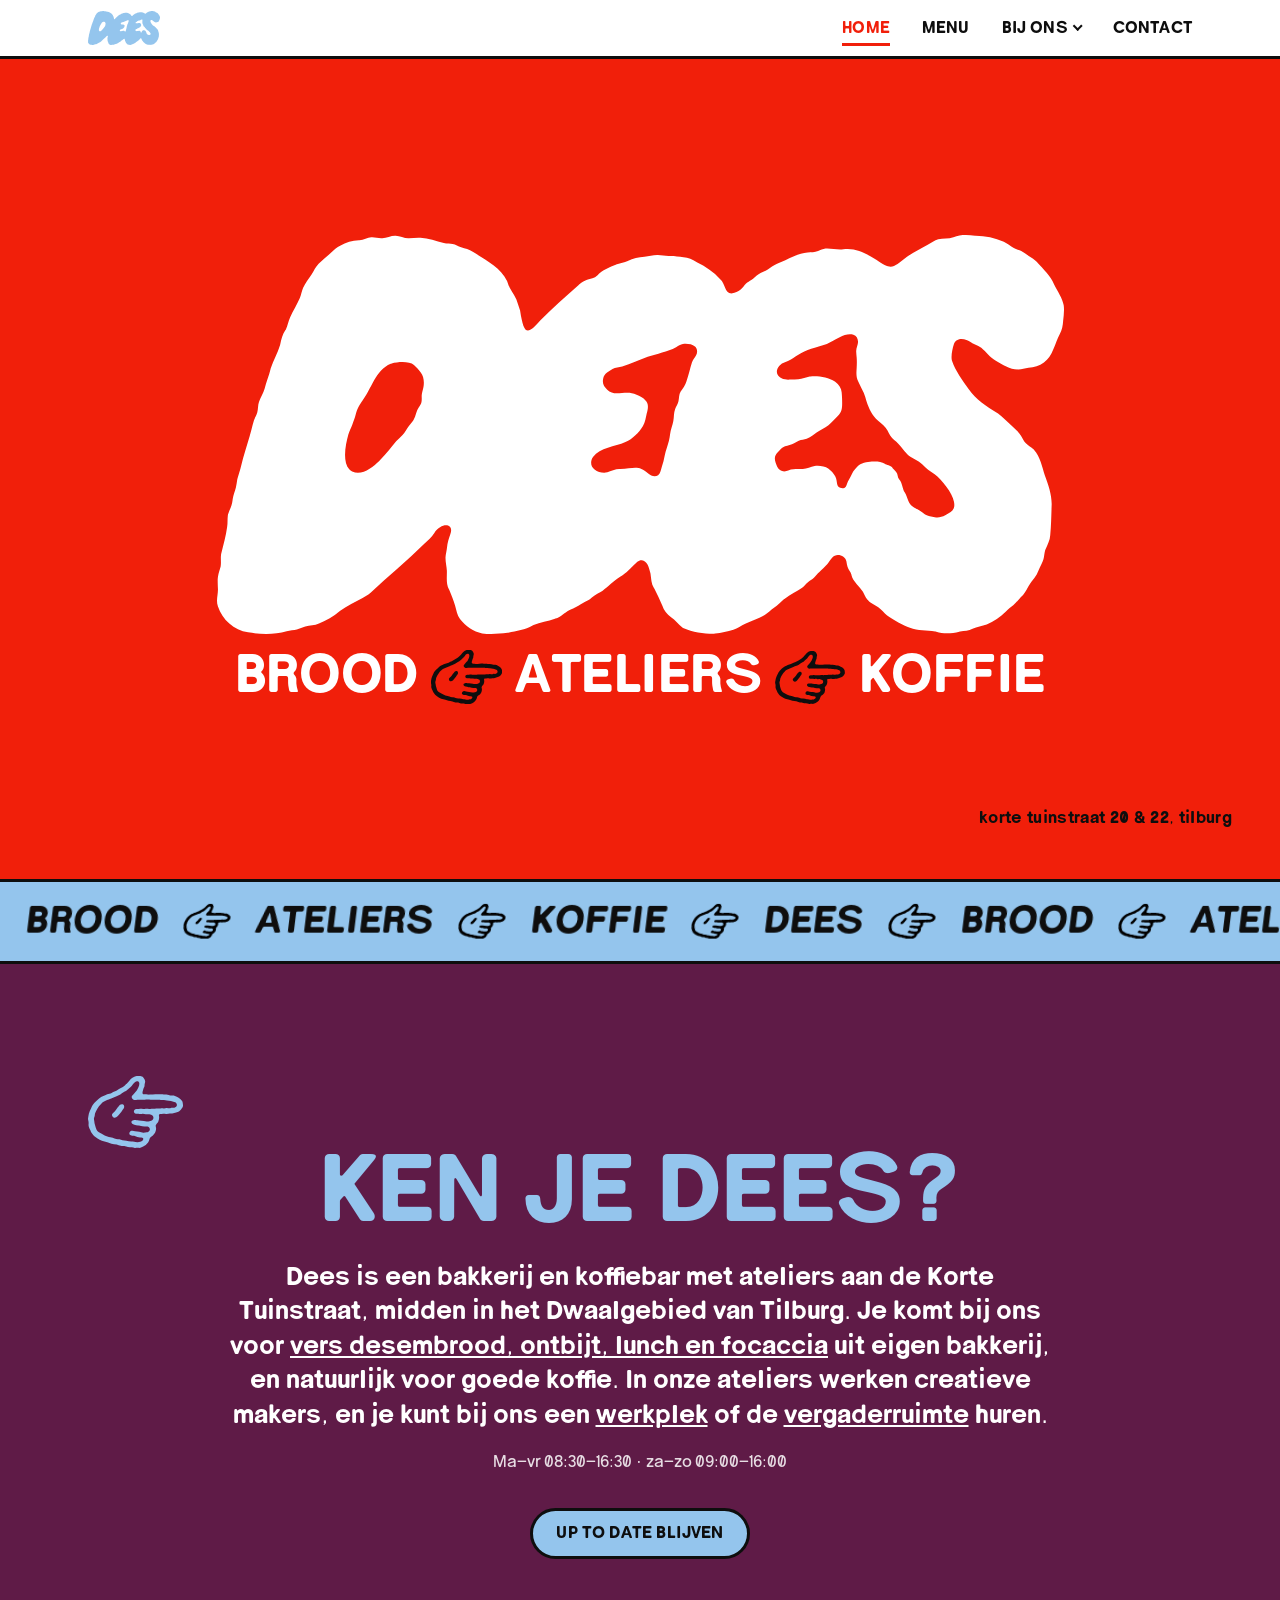
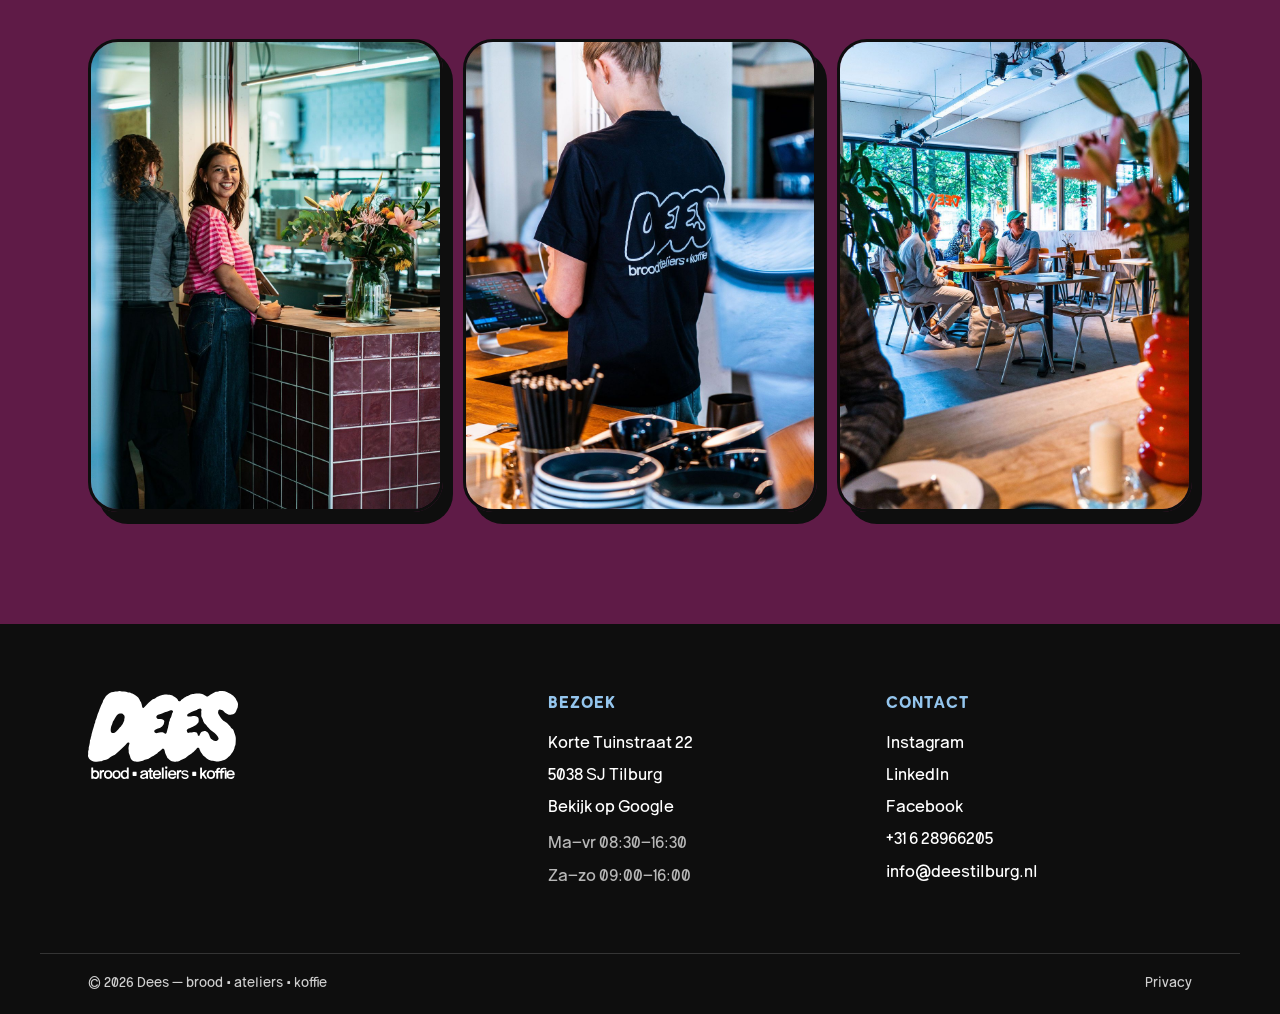
==== index.html @ aa667059 "Nieuwe ateliers-tekst in de hero-pop-up, link naar makers Co-Authored-By: Claude Opus 5.5 <noreply@a" ====
<!DOCTYPE html>
<html lang="nl">
<head>
  <meta charset="UTF-8" />
  <meta name="viewport" content="width=device-width, initial-scale=1.0" />
  <title>Dees Tilburg — bakkerij &amp; koffiebar in het Dwaalgebied</title>
  <meta name="description" content="Dees is een bakkerij en koffiebar met ateliers in het Dwaalgebied van Tilburg. Vers desembrood, ontbijt, lunch, focaccia en goede koffie. Korte Tuinstraat 22." />
  <link rel="canonical" href="https://www.deestilburg.nl/" />
  <meta name="google-site-verification" content="Z3Vc-EPA1uY2RV-YNmgpuy5trDkKrhMokdIELWlhR7E" />
  <link rel="icon" type="image/png" href="assets/img/logo/favicon.png" />
  <link rel="stylesheet" href="css/fonts.css" />
  <link rel="stylesheet" href="css/styles.css" />
  <script src="js/logo-kleur.js"></script>
  <meta property="og:title" content="Dees — brood • ateliers • koffie" />
  <meta property="og:description" content="Een open plek voor vers brood, koffie en creatieve ateliers in Tilburg." />
  <meta property="og:type" content="website" />
  <meta property="og:url" content="https://www.deestilburg.nl/" />
  <meta property="og:image" content="https://www.deestilburg.nl/assets/img/graphic/og-image.png" />
  <meta property="og:image:width" content="1200" />
  <meta property="og:image:height" content="630" />
  <meta name="twitter:card" content="summary_large_image" />
  <meta name="twitter:title" content="Dees — brood • ateliers • koffie" />
  <meta name="twitter:description" content="Een open plek voor vers brood, koffie en creatieve ateliers in Tilburg." />
  <meta name="twitter:image" content="https://www.deestilburg.nl/assets/img/graphic/og-image.png" />
  <script type="application/ld+json">
  {
    "@context": "https://schema.org",
    "@type": ["Bakery", "CafeOrCoffeeShop"],
    "name": "Dees",
    "url": "https://www.deestilburg.nl/",
    "image": "https://www.deestilburg.nl/assets/img/graphic/og-image.png",
    "description": "Dees is een bakkerij en koffiebar met ateliers aan de Korte Tuinstraat, in het Dwaalgebied van Tilburg. Vers desembrood uit eigen bakkerij, ontbijt, lunch, focaccia en koffie, plus bureaus en een vergaderruimte te huur.",
    "logo": "https://www.deestilburg.nl/assets/img/logo/favicon.png",
    "hasMenu": "https://www.deestilburg.nl/menu",
    "servesCuisine": ["Bakkerij", "Koffie", "Ontbijt", "Lunch"],
    "address": {
      "@type": "PostalAddress",
      "streetAddress": "Korte Tuinstraat 22",
      "postalCode": "5038 SJ",
      "addressLocality": "Tilburg",
      "addressCountry": "NL"
    },
    "telephone": "+31628966205",
    "openingHoursSpecification": [
      {
        "@type": "OpeningHoursSpecification",
        "dayOfWeek": ["Monday", "Tuesday", "Wednesday", "Thursday", "Friday"],
        "opens": "08:30",
        "closes": "16:30"
      },
      {
        "@type": "OpeningHoursSpecification",
        "dayOfWeek": ["Saturday", "Sunday"],
        "opens": "09:00",
        "closes": "16:00"
      }
    ],
    "sameAs": ["https://www.instagram.com/deestilburg", "https://share.google/hM1Qlh8XC3pnGNWWY", "https://www.linkedin.com/company/129854213", "https://www.facebook.com/profile.php?id=61591080532676"]
  }
  </script>
</head>
<body>

  <!-- NAV -->
  <header class="nav" id="top">
    <div class="container nav__inner">
      <a href="/" class="nav__logo" aria-label="Dees — home">
        <span class="nav__logo-mark" aria-hidden="true"></span>
      </a>
      <nav class="nav__links" aria-label="Hoofdmenu">
        <a href="/" aria-current="page">Home</a>
        <a href="menu">Menu</a>
        <div class="nav__group">
          <button type="button" class="nav__group-toggle" aria-expanded="false" aria-controls="nav-bij-ons">Bij ons</button>
          <div class="nav__dropdown" id="nav-bij-ons">
            <a href="ateliers">Ateliers</a>
            <a href="werkplekken">Werkplekken</a>
            <a href="vergaderen">Vergaderen</a>
            <a href="team">Team</a>
          </div>
        </div>
        <a href="contact">Contact</a>
      </nav>
      <button class="nav__toggle" aria-label="Menu openen" aria-expanded="false" aria-controls="mobile-menu">
        <span></span><span></span><span></span>
      </button>
    </div>
  </header>

  <!-- MOBILE MENU -->
  <div class="menu" id="mobile-menu" data-open="false">
    <nav aria-label="Mobiel menu">
      <ul>
        <li><a href="/"><img class="point" src="assets/img/hands/h-right.svg" alt="" aria-hidden="true">Home</a></li>
        <li><a href="menu"><img class="point" src="assets/img/hands/h-right.svg" alt="" aria-hidden="true">Menu</a></li>
        <li class="menu__group-label" aria-hidden="true">Bij ons</li>
        <li class="menu__sub"><a href="ateliers"><img class="point" src="assets/img/hands/h-right.svg" alt="" aria-hidden="true">Ateliers</a></li>
        <li class="menu__sub"><a href="werkplekken"><img class="point" src="assets/img/hands/h-right.svg" alt="" aria-hidden="true">Werkplekken</a></li>
        <li class="menu__sub"><a href="vergaderen"><img class="point" src="assets/img/hands/h-right.svg" alt="" aria-hidden="true">Vergaderen</a></li>
        <li class="menu__sub"><a href="team"><img class="point" src="assets/img/hands/h-right.svg" alt="" aria-hidden="true">Team</a></li>
        <li><a href="contact"><img class="point" src="assets/img/hands/h-right.svg" alt="" aria-hidden="true">Contact</a></li>
      </ul>
    </nav>
    <p class="menu__foot payoff">brood<span class="dot"></span>ateliers<span class="dot"></span>koffie</p>
  </div>

  <main>

    <!-- HERO -->
    <div class="home-fold">
      <section class="hero">
        <div class="container hero__inner">
          <div class="hero__lockup">
            <span class="hero__logo" role="img" aria-label="Dees"></span>
            <h1 class="display hero__brood"><button type="button" class="hero__woord" aria-expanded="false" aria-controls="pop-brood">Brood</button><span class="hand-inline hand-point-left hero__hand-icon" aria-hidden="true"></span><button type="button" class="hero__woord" aria-expanded="false" aria-controls="pop-ateliers">Ateliers</button><span class="hand-inline hero__hand-icon" aria-hidden="true"></span><button type="button" class="hero__woord" aria-expanded="false" aria-controls="pop-koffie">Koffie</button></h1>
          </div>

          <!-- Pop-ups bij Brood / Ateliers / Koffie (buiten de h1, zodat de hoofdkop voor
               Google kort blijft). Gepositioneerd door js/main.js. -->
          <div class="hero__pop hero__pop--brood" id="pop-brood">
            <img src="assets/img/photo/Horeca/brood-desem.jpg" alt="Vers gebakken desembroden op een bakplaat bij Dees." loading="lazy" />
            <div class="hero__pop-body">
              <p class="hero__pop-kicker">Brood</p>
              <p>We bakken ons eigen zuurdesembrood, elke dag vers. Kom je een keer proeven?</p>
              <a href="menu" class="hero__pop-link">Bekijk het menu</a>
            </div>
          </div>
          <div class="hero__pop hero__pop--ateliers" id="pop-ateliers">
            <img src="assets/img/photo/Ateliers/atelier-werkplek.jpg" alt="Iemand aan het werk in een atelier bij Dees, achter een open blauwe deur." loading="lazy" />
            <div class="hero__pop-body">
              <p class="hero__pop-kicker">Ateliers</p>
              <p>Neem een kijkje bij een van de makers in de ateliers bij Dees!</p>
              <a href="ateliers#makers" class="hero__pop-link">Klik hier om iedereen te leren kennen</a>
            </div>
          </div>
          <div class="hero__pop hero__pop--koffie" id="pop-koffie">
            <img src="assets/img/photo/Horeca/koffie-espresso.jpg" alt="Espresso loopt uit de koffiemachine in een blauw kopje." loading="lazy" />
            <div class="hero__pop-body">
              <p class="hero__pop-kicker">Koffie</p>
              <p>Pssst... Wist je al dat we bonen van Sprout gebruiken? Top koffie gewoon om de hoek uit Eindhoven!</p>
              <a href="contact" class="hero__pop-link">Kom langs</a>
            </div>
          </div>
        </div>
        <p class="hero__addr-corner payoff">Korte Tuinstraat 20 &amp; 22, Tilburg</p>
        <svg class="hero__scroll-hint" width="28" height="16" viewBox="0 0 28 16" fill="none" aria-hidden="true">
          <path d="M2 2L14 14L26 2" stroke="currentColor" stroke-width="3" stroke-linecap="round" stroke-linejoin="round"/>
        </svg>
      </section>

      <!-- MARQUEE -->
      <div class="marquee marquee--blue" aria-hidden="true">
        <div class="marquee__track">
          <span>Brood<img src="assets/img/hands/h-right.svg" alt="">Ateliers<img src="assets/img/hands/h-right.svg" alt="">Koffie<img src="assets/img/hands/h-right.svg" alt="">Dees<img src="assets/img/hands/h-right.svg" alt=""></span>
          <span>Brood<img src="assets/img/hands/h-right.svg" alt="">Ateliers<img src="assets/img/hands/h-right.svg" alt="">Koffie<img src="assets/img/hands/h-right.svg" alt="">Dees<img src="assets/img/hands/h-right.svg" alt=""></span>
        </div>
      </div>
    </div>

    <!-- KEN JE DEES -->
    <section class="section bg-purple" id="kenjedees">
      <div class="container" style="text-align:center">
        <h2 style="font-size:var(--fs-h1)"><img class="hand-inline hand-point-text" src="assets/img/hands/h-right-blue.svg" alt="" style="height:.75em;margin-right:.3em">KEN JE DEES?</h2>
        <p class="lead" style="max-width:52ch;margin:1.5rem auto 0;color:var(--paper)">Dees is een bakkerij en koffiebar met ateliers aan de Korte Tuinstraat, midden in het Dwaalgebied van Tilburg. Je komt bij ons voor <a href="menu" style="text-decoration:underline">vers desembrood, ontbijt, lunch en focaccia</a> uit eigen bakkerij, en natuurlijk voor goede koffie. In onze ateliers werken creatieve makers, en je kunt bij ons een <a href="werkplekken" style="text-decoration:underline">werkplek</a> of de <a href="vergaderen" style="text-decoration:underline">vergaderruimte</a> huren.</p>
        <p style="margin-top:1rem;color:var(--paper);opacity:.85">Ma–vr 08:30–16:30 · za–zo 09:00–16:00</p>
        <div class="hero__cta" style="justify-content:center;margin-top:2rem">
          <a href="https://www.instagram.com/deestilburg" target="_blank" rel="noopener" class="btn btn--blue">Up to date blijven</a>
        </div>
      </div>
      <div class="container" style="margin-top:clamp(3rem,7vw,5rem)">
        <div class="photo-row">
          <img src="assets/img/photo/Horeca/DEESopening-43.jpg" alt="Lachende gast aan de balie van Dees." loading="lazy" />
          <img src="assets/img/photo/Horeca/DEESopening-13.jpg" alt="Team van Dees achter de kassa met het Dees-logo op de rug." loading="lazy" />
          <img src="assets/img/photo/Horeca/DEESopening-30.jpg" alt="Gasten aan tafel in het interieur van Dees." loading="lazy" />
        </div>
      </div>
    </section>

  </main>

  <!-- FOOTER -->
  <footer class="footer">
    <div class="container footer__grid">
      <div class="footer__logo">
        <img src="assets/img/logo/dees-lockup-white.svg" alt="Dees — brood • ateliers • koffie" />
      </div>
      <div>
        <h4>Bezoek</h4>
        <ul class="footer__links">
          <li>Korte Tuinstraat 22</li>
          <li>5038 SJ Tilburg</li>
          <li><a href="https://share.google/hM1Qlh8XC3pnGNWWY" target="_blank" rel="noopener">Bekijk op Google</a></li>
          <li style="opacity:.7;margin-top:.6rem">Ma–vr 08:30–16:30</li>
          <li style="opacity:.7">Za–zo 09:00–16:00</li>
        </ul>
      </div>
      <div>
        <h4>Contact</h4>
        <ul class="footer__links">
          <li><a href="https://www.instagram.com/deestilburg" target="_blank" rel="noopener">Instagram</a></li>
          <li><a href="https://www.linkedin.com/company/129854213" target="_blank" rel="noopener">LinkedIn</a></li>
          <li><a href="https://www.facebook.com/profile.php?id=61591080532676" target="_blank" rel="noopener">Facebook</a></li>
          <li><a href="tel:+31628966205">+31 6 28966205</a></li>
          <li><a href="mailto:info@deestilburg.nl">info@deestilburg.nl</a></li>
        </ul>
      </div>
    </div>
    <div class="container footer__bar">
      <span>© <span id="jaar">2026</span> Dees — brood • ateliers • koffie</span>
      <a href="privacy">Privacy</a>
    </div>
  </footer>

  <script>window.va = window.va || function () { (window.vaq = window.vaq || []).push(arguments); };</script>
  <script defer src="/_vercel/insights/script.js"></script>
  <script src="js/main.js"></script>
</body>
</html>
---- css/fonts.css ----
@font-face {
  font-family: 'Serial B Neue';
  font-style: normal;
  font-weight: 400;
  font-display: swap;
  src: url(../assets/fonts/SerialBNeue-Regular.woff2) format('woff2'),
       url(../assets/fonts/SerialBNeue-Regular.woff) format('woff');
}
@font-face {
  font-family: 'Serial B Neue';
  font-style: normal;
  font-weight: 800;
  font-display: swap;
  src: url(../assets/fonts/SerialBNeue-Heavy.woff2) format('woff2'),
       url(../assets/fonts/SerialBNeue-Heavy.woff) format('woff');
}
---- css/styles.css ----
/* =====================================================================
   DEES — brood • ateliers • koffie
   Design system (v1) — gebaseerd op het brandbook (DETLET, v2)
   Font: Serial B Neue (regular voor body, heavy voor koppen)
   Kleuren gesampeld uit het brandbook: blauw #94C5ED, rood #F11F0A,
   paars #5F1B47, zwart, wit.
   ===================================================================== */

/* ---------- Tokens ---------- */
:root {
  /* Merkkleuren */
  --blue:   #94C5ED;
  --red:    #F11F0A;
  --purple: #5F1B47;
  --ink:    #0E0E0E;
  --paper:  #FFFFFF;

  /* Afgeleide tinten */
  --blue-deep: #6FA8DC;
  --paper-warm: #FBF8F2;
  --ink-soft: #1c1c1c;

  /* Type */
  --font-display: "Serial B Neue", system-ui, sans-serif;
  --font-body: "Serial B Neue", system-ui, -apple-system, Segoe UI, Roboto, sans-serif;

  /* Ritme */
  --maxw: 1200px;
  --gutter: clamp(1.25rem, 4vw, 3rem);
  --section-y: clamp(3.5rem, 9vw, 7rem);
  --radius: 18px;
  --radius-lg: 30px;

  /* Fluid display sizes */
  --fs-hero: clamp(3.2rem, 15vw, 11rem);
  --fs-h1:   clamp(2.5rem, 8vw, 6rem);
  --fs-h2:   clamp(2rem, 5.5vw, 3.75rem);
  --fs-h3:   clamp(1.4rem, 3vw, 2.1rem);
  --fs-lead: clamp(1.15rem, 2.2vw, 1.6rem);
  --fs-body: clamp(1rem, 1.3vw, 1.15rem);

  --ease: cubic-bezier(.22,.61,.36,1);
}

/* ---------- Reset-ish ---------- */
*, *::before, *::after { box-sizing: border-box; }
html { -webkit-text-size-adjust: 100%; scroll-behavior: smooth; }
@media (prefers-reduced-motion: reduce) { html { scroll-behavior: auto; } }
body {
  margin: 0;
  font-family: var(--font-body);
  font-size: var(--fs-body);
  line-height: 1.6;
  color: var(--ink);
  background: var(--paper);
  -webkit-font-smoothing: antialiased;
  text-rendering: optimizeLegibility;
  overflow-x: hidden;
}
img { max-width: 100%; display: block; }
a { color: inherit; text-decoration: none; }
button { font-family: inherit; cursor: pointer; }
ul { margin: 0; padding: 0; list-style: none; }

/* ---------- Display type ---------- */
.display, h1, h2, h3 {
  font-family: var(--font-display);
  font-weight: 800;
  line-height: 0.92;
  letter-spacing: -0.01em;
  margin: 0;
  text-transform: uppercase;
}
h3 { font-weight: 700; }
.lead { font-size: var(--fs-lead); line-height: 1.35; font-weight: 600; }
p { margin: 0 0 1em; }
.tekst-blok p { max-width: 60ch; }

/* Slanted, energetic display (Serial-A gevoel) */
.skew { display: inline-block; transform: skewX(-7deg); }

/* Kicker / label */
.kicker {
  font-family: var(--font-body);
  font-weight: 800;
  text-transform: uppercase;
  letter-spacing: 0.14em;
  font-size: .82rem;
  display: inline-flex;
  align-items: center;
  gap: .5em;
}

/* ---------- Layout helpers ---------- */
.container { width: 100%; max-width: var(--maxw); margin-inline: auto; padding-inline: var(--gutter); }
.section { padding-block: var(--section-y); }
.stack > * + * { margin-top: 1rem; }

/* ---------- Payoff / tagline dots ---------- */
.payoff {
  font-family: var(--font-body);
  font-weight: 800;
  text-transform: lowercase;
  letter-spacing: .01em;
  display: inline-flex; flex-wrap: wrap;
  gap: .5em; align-items: center;
}
.payoff .dot { width: .32em; height: .32em; border-radius: 50%; background: currentColor; display: inline-block; }

/* ---------- Buttons ---------- */
.btn {
  --btn-bg: var(--ink);
  --btn-fg: var(--paper);
  display: inline-flex; align-items: center; gap: .6em;
  background: var(--btn-bg); color: var(--btn-fg);
  font-family: var(--font-display); font-weight: 700; text-transform: uppercase;
  letter-spacing: .01em; font-size: 1.05rem; line-height: 1;
  padding: .85em 1.4em; border: 3px solid var(--ink); border-radius: 100px;
  transition: transform .18s var(--ease), background .18s, color .18s;
}
.btn:hover { transform: translateY(-3px) rotate(-1.5deg); }
.btn:active { transform: translateY(0); }
.btn--blue { --btn-bg: var(--blue); --btn-fg: var(--ink); }
.btn--red { --btn-bg: var(--red); --btn-fg: var(--paper); }
.btn--ghost { --btn-bg: transparent; --btn-fg: var(--ink); }
.btn:focus-visible { outline: 3px solid var(--red); outline-offset: 3px; }

/* ---------- Navigation ---------- */
.nav {
  position: sticky; top: 0; z-index: 100;
  background: var(--paper);
  border-bottom: 3px solid var(--ink);
  transition: background .3s;
}
.nav__inner {
  display: flex; align-items: center; justify-content: space-between;
  padding-block: .7rem; gap: 1rem;
}
.nav__logo { display: block; }
/* Wordmark als masker, zodat js/logo-kleur.js de kleur per pagina kan wisselen */
.nav__logo-mark {
  display: block; height: 34px; aspect-ratio: 984.273 / 463.58;
  background-color: var(--logo-kleur, var(--ink));
  -webkit-mask: url("../assets/img/logo/dees-wordmark-black.svg") center / contain no-repeat;
          mask: url("../assets/img/logo/dees-wordmark-black.svg") center / contain no-repeat;
}
.nav__links { display: none; align-items: center; gap: clamp(1rem, 2.5vw, 2.2rem); }
.nav__links a {
  font-family: var(--font-display); font-weight: 600; text-transform: uppercase;
  font-size: 1.02rem; letter-spacing: .01em; position: relative; padding: .2em 0;
}
.nav__links a::after {
  content: ""; position: absolute; left: 0; right: 100%; bottom: -2px; height: 3px;
  background: var(--red); transition: right .25s var(--ease);
}
.nav__links a:hover::after, .nav__links a[aria-current="page"]::after { right: 0; }
.nav__links a[aria-current="page"] { color: var(--red); }
/* "Bij ons"-uitklapmenu (Ateliers, Werkplekken, Vergaderen, Team) */
.nav__group { position: relative; }
.nav__group-toggle {
  font-family: var(--font-display); font-weight: 600; text-transform: uppercase;
  font-size: 1.02rem; letter-spacing: .01em; padding: .2em 0; background: none; border: 0; color: inherit;
  display: inline-flex; align-items: center; gap: .35em;
}
.nav__group-toggle::after {
  content: ""; width: .45em; height: .45em; border: solid currentColor; border-width: 0 2.5px 2.5px 0;
  transform: translateY(-.15em) rotate(45deg); transition: transform .2s var(--ease);
}
.nav__group[data-open="true"] .nav__group-toggle::after { transform: translateY(.05em) rotate(-135deg); }
.nav__group.is-current .nav__group-toggle { color: var(--red); }
.nav__dropdown {
  position: absolute; top: calc(100% + .9rem); left: 50%; min-width: 13rem;
  display: flex; flex-direction: column; gap: .15rem;
  background: var(--paper); border: 3px solid var(--ink); border-radius: var(--radius);
  box-shadow: 6px 6px 0 var(--ink); padding: .7rem 1.1rem;
  visibility: hidden; opacity: 0; transform: translate(-50%, -.4rem);
  transition: opacity .15s var(--ease), transform .2s var(--ease), visibility 0s .2s;
}
/* onzichtbare brug, zodat de muis van knop naar menu kan zonder dat het sluit */
.nav__dropdown::before { content: ""; position: absolute; left: 0; right: 0; top: -1.2rem; height: 1.2rem; }
.nav__group[data-open="true"] .nav__dropdown {
  visibility: visible; opacity: 1; transform: translate(-50%, 0);
  transition: opacity .15s var(--ease), transform .2s var(--ease), visibility 0s;
}
.nav__dropdown a { padding: .45em 0; white-space: nowrap; align-self: flex-start; }

.nav__toggle {
  display: inline-flex; flex-direction: column; gap: 5px; justify-content: center;
  width: 46px; height: 42px; padding: 8px; background: var(--ink); border: none;
  border-radius: 12px;
}
.nav__toggle span { height: 3px; background: var(--paper); border-radius: 3px; transition: .25s var(--ease); }
.nav__toggle[aria-expanded="true"] span:nth-child(1){ transform: translateY(8px) rotate(45deg); }
.nav__toggle[aria-expanded="true"] span:nth-child(2){ opacity: 0; }
.nav__toggle[aria-expanded="true"] span:nth-child(3){ transform: translateY(-8px) rotate(-45deg); }

/* Mobile menu overlay */
.menu {
  position: fixed; inset: 0; z-index: 99;
  background: var(--blue);
  transform: translateY(-100%);
  transition: transform .4s var(--ease);
  display: flex; flex-direction: column; justify-content: center;
  padding: 6rem var(--gutter) 2rem; overflow-y: auto;
}
.menu[data-open="true"] { transform: translateY(0); }
.menu ul { display: flex; flex-direction: column; gap: .3rem; }
.menu__group-label {
  font-weight: 800; text-transform: uppercase; letter-spacing: .08em; font-size: .85rem;
  color: var(--purple); margin-top: .8rem;
  /* uitlijnen met de tekst van de hoofditems (die beginnen na het verborgen handje: 1em) */
  padding-left: clamp(2.4rem, 12vw, 4rem);
}
.menu__sub { padding-left: calc(clamp(2.4rem, 12vw, 4rem) - clamp(1.6rem, 7.5vw, 2.6rem) + .6rem); }
.menu .menu__sub a { font-size: clamp(1.6rem, 7.5vw, 2.6rem); }
.menu__group-label + .menu__sub ~ li:not(.menu__sub) { margin-top: .8rem; }
.menu a {
  font-family: var(--font-display); font-weight: 800; text-transform: uppercase;
  font-size: clamp(2.4rem, 12vw, 4rem); line-height: 1; color: var(--ink);
  display: inline-flex; align-items: center; gap: .3em;
  transition: transform .2s var(--ease), color .2s;
}
.menu a .point { width: .7em; height: .7em; opacity: 0; transform: translateX(-.4em); transition: .2s var(--ease); }
.menu a:hover { color: var(--purple); transform: translateX(.4em); }
.menu a:hover .point { opacity: 1; transform: translateX(0); }
.menu__foot { margin-top: 2.5rem; font-weight: 700; }

/* ---------- Hero ---------- */
.hero {
  /* Kleurthema per paginabezoek, gekozen door js/logo-kleur.js (data-hero op <html>) */
  --hero-bg: var(--red); --hero-fg: var(--paper); --hero-hand: var(--ink); --hero-addr: var(--ink);
  position: relative; overflow: hidden;
  background: var(--hero-bg);
  min-height: min(92vh, 820px);
  display: flex; align-items: center;
}
:root[data-hero="paars"] .hero { --hero-bg: var(--purple); --hero-fg: var(--blue); --hero-hand: var(--blue); --hero-addr: var(--blue); }
:root[data-hero="blauw"] .hero { --hero-bg: var(--blue); --hero-fg: var(--purple); --hero-hand: var(--ink); --hero-addr: var(--ink); }
.hero__inner { position: relative; z-index: 3; width: 100%; max-width: 1700px; margin-inline: auto; text-align: center; }
.hero__brood {
  font-size: clamp(1.2rem, min(4.2vw, 7vh), 7rem); color: var(--hero-fg);
  display: flex; align-items: center; justify-content: center; flex-wrap: nowrap; white-space: nowrap; gap: .25em;
}
/* Logo + kop als één lockup, in de verhouding van het officiële logo met byline
   (dees-lockup-white.svg): de regel eronder is ~96% zo breed als het woordmerk, met een
   kleine tussenruimte. Het blok is zo breed als de kop; het logo steekt 2,25% aan
   weerszijden uit. Percentages bij margin rekenen t.o.v. die breedte. */
.hero__lockup { width: max-content; max-width: 100%; margin-inline: auto; }
.hero__logo {
  display: block; width: 104.5%; margin: 0 -2.25% 2%;
  aspect-ratio: 984.273 / 463.58;
  background-color: var(--hero-fg);
  -webkit-mask: url("../assets/img/logo/dees-wordmark-black.svg") center / contain no-repeat;
          mask: url("../assets/img/logo/dees-wordmark-black.svg") center / contain no-repeat;
}
.hero__cta { margin-top: 2rem; display: flex; gap: 1rem; justify-content: center; flex-wrap: wrap; }
.hero__addr-corner {
  position: absolute; right: var(--gutter); bottom: var(--gutter); z-index: 3;
  font-weight: 700; letter-spacing: .02em; color: var(--hero-addr); margin: 0;
}
.hero__scroll-hint { display: none; }
@media (max-width: 700px) {
  /* Hero + marquee samen precies één scherm hoog, marquee altijd volledig zichtbaar
     als laatste — flex verdeelt de ruimte zelf op basis van de echte marquee-hoogte,
     in plaats van een gegokte pixelwaarde die per toestel kan afwijken. */
  .home-fold { display: flex; flex-direction: column; min-height: calc(100dvh - 64px); }
  .hero { min-height: 0; flex: 1 1 auto; padding-block: clamp(3.5rem, 16vw, 6rem); flex-direction: column; justify-content: center; }
  .home-fold .marquee { flex: 0 0 auto; }
  .hero__brood { white-space: normal; flex-wrap: wrap; font-size: clamp(2.6rem, 17vw, 4.5rem); row-gap: .15em; }
  .hero__lockup { width: auto; }
  .hero__logo { width: auto; height: clamp(80px, 30vw, 140px); margin: 0 auto clamp(1.25rem, 5vw, 2rem); }
  .hero__addr-corner { position: static; display: block; text-align: center; margin-top: 2rem; }
  .hero__scroll-hint {
    display: block; position: absolute; left: 50%; bottom: 14px; z-index: 3;
    color: var(--hero-fg); transform: translateX(-50%); animation: scroll-hint-bob 1.6s ease-in-out infinite;
  }
}
@keyframes scroll-hint-bob { 50% { transform: translateX(-50%) translateY(6px); } }

.hero__hand { position: absolute; z-index: 2; width: clamp(60px, 9vw, 120px); opacity: .95; }
.hero__hand.h-a { top: 10%; left: 8%; animation: bob 4s ease-in-out infinite; }
.hero__hand.h-b { bottom: 12%; right: 10%; animation: bob 5s ease-in-out infinite .5s; }

@keyframes bob { 50% { transform: translateY(-8px) rotate(-3deg); } }

/* ---------- Marquee ---------- */
.marquee {
  background: var(--red); color: var(--ink);
  border-block: 3px solid var(--ink);
  overflow: hidden; padding-block: .55rem; white-space: nowrap;
}
.marquee--purple { background: var(--purple); color: var(--blue); }
.marquee--blue { background: var(--blue); color: var(--ink); }
.marquee__track { display: inline-flex; width: max-content; gap: 1.6rem; align-items: center; animation: scroll 28s linear infinite; will-change: transform; padding-left: 1.6rem; transform: skewX(-7deg); }
.marquee__track span {
  font-family: var(--font-display); font-weight: 800; text-transform: uppercase;
  font-size: clamp(1.4rem, 4vw, 2.4rem); display: inline-flex; align-items: center; gap: 1.6rem; flex-shrink: 0;
}
.marquee__track img { height: clamp(1.4rem, 4vw, 2.2rem); width: auto; }
.marquee:hover .marquee__track { animation-play-state: paused; }
@keyframes scroll { to { transform: translateX(-50%) skewX(-7deg); } }

.eyebrow-red { color: var(--red); }

/* ---------- Foto-rij ---------- */
.photo-row { display: grid; gap: 1.25rem; }
@media (min-width: 760px) { .photo-row { grid-template-columns: repeat(3, 1fr); } }
.photo-row img {
  width: 100%; aspect-ratio: 3/4; object-fit: cover;
  border: 3px solid var(--ink); border-radius: var(--radius-lg); box-shadow: 10px 12px 0 var(--ink);
}

/* Themed section backgrounds */
.bg-blue { background: var(--blue); }
.bg-purple { background: var(--purple); color: var(--blue); }

/* ---------- Formulier ---------- */
.form { display: grid; gap: 1.1rem; max-width: 620px; }
.field { display: grid; gap: .4rem; }
.field label { font-family: var(--font-display); font-weight: 600; text-transform: uppercase; font-size: .95rem; letter-spacing: .02em; }
.field input, .field textarea, .field select {
  font-family: var(--font-body); font-size: 1.05rem; color: var(--ink);
  padding: .85em 1em; border: 3px solid var(--ink); border-radius: 14px;
  background: var(--paper); width: 100%;
}
.field textarea { min-height: 150px; resize: vertical; }
.field select { appearance: none; -webkit-appearance: none; cursor: pointer;
  background-image: linear-gradient(45deg, transparent 50%, var(--ink) 50%), linear-gradient(135deg, var(--ink) 50%, transparent 50%);
  background-position: calc(100% - 1.3rem) 55%, calc(100% - .95rem) 55%; background-size: .35rem .35rem; background-repeat: no-repeat; padding-right: 2.5rem; }
.field input:focus, .field textarea:focus, .field select:focus { outline: 3px solid var(--red); outline-offset: 1px; }
.form__note { font-size: .9rem; opacity: .8; }

/* ---------- Formulier tijdelijk gesloten ---------- */
.form-closed { position: relative; }
.form-closed form { opacity: .3; filter: blur(1.5px); pointer-events: none; user-select: none; }
.form-closed__overlay {
  position: absolute; inset: 0; z-index: 2;
  display: flex; flex-direction: column; align-items: center; justify-content: center;
  text-align: center; padding: 1.5rem; gap: .2rem;
}
.form-closed__overlay p { color: var(--ink); font-weight: 700; }

/* ---------- Coming soon (Vergaderen) ---------- */
.soon { min-height: 72vh; display: flex; flex-direction: column; align-items: center; justify-content: center; text-align: center; }
.soon__big { font-size: clamp(3rem, 16vw, 12rem); color: var(--ink); line-height: .85; }
.soon__big .skew { color: var(--red); }

/* ---------- Contact tile ---------- */
.tile { border: 3px solid var(--ink); border-radius: var(--radius-lg); padding: clamp(1.4rem,3vw,2.2rem); background: var(--paper); }

/* ---------- Prijs-tegels (bureauverhuur) ---------- */
.price-grid { display: grid; gap: 1.25rem; margin-top: 2rem; }
@media (min-width: 760px) { .price-grid { grid-template-columns: repeat(3, 1fr); } }
.price-grid--4 { grid-template-columns: repeat(2, 1fr); }
@media (min-width: 900px) { .price-grid--4 { grid-template-columns: repeat(4, 1fr); } }
.price-tile--uitgelicht { background: var(--blue); box-shadow: 8px 9px 0 var(--ink); }

/* ---------- Tarieven-tabel (vergaderen: arrangementen) ---------- */
.tarief { color: var(--ink); }
.tarief--paars { background: var(--purple); color: var(--paper); }
.tarief__tabel { width: 100%; border-collapse: collapse; font-variant-numeric: tabular-nums; }
.tarief__tabel caption {
  text-align: left; font-family: var(--font-display); font-weight: 800; text-transform: uppercase;
  font-size: var(--fs-h3); line-height: 1; margin-bottom: 1rem; color: var(--purple);
}
.tarief--paars .tarief__tabel caption { color: var(--blue); }
.tarief__tabel th, .tarief__tabel td { padding: .75rem 0; border-bottom: 2px solid currentColor; text-align: right; white-space: nowrap; }
.tarief__tabel tbody tr:last-child th, .tarief__tabel tbody tr:last-child td { border-bottom: 0; }
.tarief__tabel th[scope="row"] { text-align: left; white-space: normal; font-weight: 700; padding-right: 1rem; }
.tarief__tabel td + td { padding-left: 1.2rem; }
.tarief__tabel thead th { font-size: .78rem; text-transform: uppercase; letter-spacing: .05em; opacity: .7; padding-top: 0; }
.tarief__noot { margin-top: .8rem; font-size: .85rem; opacity: .7; }
.sr-only { position: absolute; width: 1px; height: 1px; overflow: hidden; clip: rect(0 0 0 0); white-space: nowrap; }
.price-tile { text-align: center; color: var(--ink); }
.price-tile__term {
  display: flex; align-items: center; justify-content: center; min-height: 2.6em;
  font-family: var(--font-display); font-weight: 700; text-transform: uppercase;
  letter-spacing: .02em; font-size: .95rem; line-height: 1.3; opacity: .65;
}
.price-tile__amount { font-family: var(--font-display); font-weight: 800; font-size: var(--fs-h2); line-height: 1; margin: .5rem 0 .2rem; color: var(--purple); }
.price-tile__unit { font-size: .9rem; opacity: .65; }

.perks { display: grid; gap: .8rem; margin-top: 2rem; }
.perks li { display: flex; gap: .6em; align-items: flex-start; font-weight: 700; }
.perks img { height: .9em; margin-top: .3em; flex-shrink: 0; }
.perks__note { margin-top: 1.2rem; font-size: .9rem; font-weight: 400; opacity: .75; }

/* ---------- Menukaart ---------- */
/* Eén omlijnd bord met losse, direct op elkaar aansluitende gekleurde vlakken per
   categorie — naar het bord uit het brandbook (moodboard), i.p.v. losse kaartjes met
   grote witruimtes ertussen. */
.menu-board {
  max-width: 640px; margin-inline: auto;
  border: 4px solid var(--ink); border-radius: var(--radius-lg);
  box-shadow: 14px 16px 0 var(--ink); overflow: hidden;
}
.menu-board__band { padding: clamp(1.5rem,4vw,2.2rem) clamp(1.5rem,4vw,2.2rem); }
.menu-board__band--blue { background: var(--blue); }
.menu-board__band--purple { background: var(--purple); }
.menu-board__band--red { background: var(--red); }
.menu-board__title { font-size: var(--fs-h3); margin-bottom: 1.2rem; }

.menu-list { list-style: none; margin: 0; padding: 0; display: grid; gap: .9rem; }
.menu-list li {
  display: flex; justify-content: space-between; align-items: baseline; gap: 1rem;
  padding-bottom: .9rem; border-bottom: 2px solid var(--ink);
  font-weight: 700; font-size: 1.05rem; color: var(--ink);
}
.menu-list li:last-child { border-bottom: none; padding-bottom: 0; }
.menu-list .price { white-space: nowrap; }
.menu-list__item { display: flex; flex-direction: column; gap: .25rem; }
.menu-list__desc { font-size: .8rem; font-weight: 400; opacity: .7; }
.menu-list__addon { margin-top: -.5rem; font-size: .9rem; font-weight: 400; opacity: .75; }
.menu-list--on-dark li { border-bottom-color: rgba(251,248,242,.35); color: var(--paper); }
.menu-list__addon--on-dark { opacity: .65; }

/* ---------- Footer ---------- */
.footer { background: var(--ink); color: var(--paper); border-top: 3px solid var(--ink); }
.footer__grid { display: grid; gap: 2rem; padding-block: clamp(2.5rem, 6vw, 4rem); }
@media (min-width: 760px) { .footer__grid { grid-template-columns: 1.4fr 1fr 1fr; } }
.footer__logo img { width: 150px; margin-bottom: 1rem; }
.footer h4 { font-family: var(--font-display); text-transform: uppercase; font-size: 1rem; letter-spacing: .06em; margin: 0 0 .8rem; color: var(--blue); }
.footer a:hover { color: var(--blue); }
.footer__links li + li { margin-top: .35rem; }
.footer__bar { border-top: 1px solid rgba(255,255,255,.2); padding-block: 1.2rem; display: flex; flex-wrap: wrap; gap: .5rem 1.5rem; justify-content: space-between; font-size: .85rem; opacity: .8; }

/* ---------- Reveal on scroll ---------- */
.reveal { opacity: 0; transform: translateY(24px); transition: opacity .6s var(--ease), transform .6s var(--ease); }
.reveal.in { opacity: 1; transform: none; }
@media (prefers-reduced-motion: reduce) {
  .reveal { opacity: 1; transform: none; transition: none; }
  .hero__pop, .hero__woord { transition: none !important; }
  .marquee__track, .hero__hand, .hand-inline, .page-hero__hand, .hero__scroll-hint, .page-hero__scroll-hint { animation: none !important; }
}

/* ---------- Desktop nav ---------- */
@media (min-width: 900px) {
  .nav__links { display: flex; }
  .nav__toggle { display: none; }
  .menu { display: none; }
}

/* ---------- Hero: woorden met pop-up ---------- */
.hero__woord {
  font: inherit; color: inherit; text-transform: inherit; letter-spacing: inherit;
  background: none; border: 0; padding: 0; margin: 0; cursor: pointer;
  display: inline-block; transition: transform .2s var(--ease);
}
.hero__woord:hover, .hero__woord[aria-expanded="true"] { transform: rotate(-4deg) scale(1.06); }
.hero__woord:focus-visible { outline: 3px solid var(--hero-fg); outline-offset: .1em; border-radius: 4px; }
.hero__hand-icon {
  display: inline-block; aspect-ratio: 734.772 / 558.347; height: 1em;
  background-color: var(--hero-hand);
  -webkit-mask: url("../assets/img/hands/h-right.svg") center / contain no-repeat;
          mask: url("../assets/img/hands/h-right.svg") center / contain no-repeat;
}
.hero__pop {
  position: fixed; left: 0; top: 0; z-index: 90;
  width: min(300px, calc(100vw - 2rem));
  background: var(--paper); color: var(--ink); text-align: left;
  border: 3px solid var(--ink); border-radius: var(--radius);
  box-shadow: 7px 7px 0 var(--ink); overflow: hidden;
  visibility: hidden; opacity: 0; pointer-events: none;
  transform: rotate(var(--pop-rot, -2deg)) scale(.85);
  transition: opacity .18s var(--ease), transform .25s var(--ease), visibility 0s .25s;
}
.hero__pop[data-open="true"] {
  visibility: visible; opacity: 1; pointer-events: auto;
  transform: rotate(var(--pop-rot, -2deg)) scale(1);
  transition: opacity .18s var(--ease), transform .25s cubic-bezier(.34,1.56,.64,1), visibility 0s;
}
.hero__pop--brood    { --pop-rot: -3deg; --pop-accent: var(--red); }
.hero__pop--ateliers { --pop-rot: 2deg;  --pop-accent: var(--purple); }
.hero__pop--koffie   { --pop-rot: -1.5deg; --pop-accent: var(--blue); }
.hero__pop img { display: block; width: 100%; aspect-ratio: 4 / 3; object-fit: cover; border-bottom: 3px solid var(--ink); }
.hero__pop-body { padding: 1rem 1.15rem 1.15rem; display: grid; gap: .5rem; font-size: 1rem; line-height: 1.4; }
.hero__pop-body p { margin: 0; }
.hero__pop-kicker {
  justify-self: start; font-family: var(--font-display); font-weight: 800; text-transform: uppercase;
  font-size: 1.25rem; line-height: 1; padding: .3em .55em .25em; border-radius: 100px;
  background: var(--pop-accent); color: var(--paper);
}
.hero__pop--koffie .hero__pop-kicker { color: var(--ink); }
.hero__pop-link { justify-self: start; font-weight: 800; text-decoration: underline; text-underline-offset: .2em; }
.hero__pop-link::after { content: " \261E"; }
.hero__pop-link:hover { color: var(--pop-accent); }
.hero__pop--koffie .hero__pop-link:hover { color: var(--purple); }

/* ---------- Small helpers ---------- */
.hand-inline { height: 1em; width: auto; vertical-align: -.15em; animation: wiggle 1.6s ease-in-out infinite; }
.hand-inline.hand-point-text { animation-name: wiggle-point-text; }
.hand-inline.hand-point-left { animation-name: wiggle-point-left; }
@keyframes wiggle-point-left {
  0%, 100% { transform: scaleX(-1) translateX(0); }
  50% { transform: scaleX(-1) translateX(.1em); }
}
@keyframes wiggle-point-text {
  0%, 100% { transform: rotate(54deg) translateX(0); }
  50% { transform: rotate(54deg) translateX(.1em); }
}
@keyframes wiggle { 0%, 100% { transform: translateX(0); } 50% { transform: translateX(.1em); } }

/* Page hero (binnenpagina's) */
.page-hero { padding-block: clamp(2.5rem, 7vw, 5rem); position: relative; overflow: hidden; }
.page-hero h1 { font-size: var(--fs-h1); }
.page-hero .kicker { margin-bottom: 1rem; }
.page-hero__hand { position: absolute; right: 6%; bottom: 10%; width: clamp(90px, 16vw, 200px); opacity: .9; animation: wiggle-point-hero 1.6s ease-in-out infinite; }
@keyframes wiggle-point-hero {
  0%, 100% { transform: rotate(64deg) translateX(0); }
  50% { transform: rotate(64deg) translateX(.1em); }
}
.page-hero--blue { background: var(--blue); }
.page-hero--purple { background: var(--purple); color: var(--blue); }
.page-hero--purple h1 { color: var(--blue); }
.page-hero--red { background: var(--red); color: var(--paper); }
.page-hero--red h1 { color: var(--paper); }
.page-hero--red .kicker { color: var(--paper); }

/* Full-bleed "sticker" balk in een page-hero (bv. ateliers vol) */
.hero-sticker {
  display: block; position: relative; z-index: 3;
  width: 100vw; margin-inline: calc(50% - 50vw);
  margin-top: clamp(1.6rem, 4vw, 2.6rem);
  margin-bottom: clamp(2.4rem, 6vw, 3.8rem);
  background: var(--red); color: var(--paper);
  border-block: 3px solid var(--ink);
  padding-block: clamp(1.2rem, 3.4vw, 1.9rem);
  transform: rotate(-1.4deg);
  transition: transform .18s var(--ease);
}
.hero-sticker:hover { transform: rotate(-1.4deg) translateY(-3px); }
.hero-sticker p {
  margin: 0; text-align: left; max-width: 62ch;
  font-family: var(--font-display); font-weight: 800;
  line-height: 1.3;
  font-size: clamp(1.05rem, 2.4vw, 1.35rem);
}
.hero-sticker__sub { text-decoration: underline; text-underline-offset: .2em; }

.page-hero__scroll-hint {
  display: block; position: absolute; left: 50%; bottom: clamp(28px, 5vw, 44px); z-index: 3;
  color: currentColor; transform: translateX(-50%); animation: scroll-hint-bob 1.6s ease-in-out infinite;
}

/* Info tegels layout hulp */
.two-col { display: grid; gap: clamp(1.5rem,4vw,3rem); }
@media (min-width: 820px) { .two-col { grid-template-columns: 1fr 1fr; align-items: start; } }

/* ==========================================================================
   Beweging & beeld-eerst (gedeeld): .beeld-hero (foto groot naast de titel, met
   zwevende stickers en lichte scroll-parallax via --s uit js/main.js), .pop-in
   (kinderen poppen een voor een in), .foto-duo, .zijwaarts en .zwevende-knop.
   Gebruikt door vergaderen.html en werkplekken.html.
   ========================================================================== */

/* ---------- Hero ---------- */
.beeld-hero {
  position: relative; overflow: hidden;
  background: var(--purple); color: var(--blue);
  padding-block: clamp(2.5rem, 6vw, 5rem) clamp(3rem, 7vw, 5.5rem);
}
.beeld-hero--blauw { background: var(--blue); color: var(--purple); }
.beeld-hero--rood { background: var(--red); color: var(--paper); }
.beeld-hero--rood h1 { color: var(--paper) !important; }
.beeld-hero--rood .kicker { color: var(--ink); }
.beeld-hero--rood .lead { color: var(--paper) !important; }
.beeld-hero--blauw h1 { color: var(--purple) !important; }
.beeld-hero--blauw .lead { color: var(--ink) !important; }
.beeld-hero__inner { display: grid; gap: clamp(2.5rem, 6vw, 4rem); align-items: center; }
@media (min-width: 900px) {
  .beeld-hero { min-height: min(88vh, 860px); display: flex; align-items: center; }
  .beeld-hero__inner { grid-template-columns: minmax(0, 5fr) minmax(0, 6fr); }
}
.beeld-hero h1 { font-size: clamp(2.6rem, 5.2vw, 5.6rem); line-height: 1.02; text-transform: uppercase; color: var(--blue); margin-top: .6rem; }
.beeld-hero .lead { max-width: 40ch; margin-top: 1.2rem; color: var(--paper); }
.beeld-hero .btn { margin-top: 2rem; }

.beeld-hero__beeld { position: relative; justify-self: center; width: min(100%, 560px); }
.beeld-hero__foto {
  aspect-ratio: 4 / 5; overflow: hidden;
  border: 3px solid var(--ink); border-radius: var(--radius-lg);
  box-shadow: 14px 16px 0 var(--ink); background: var(--ink);
  transform: translateY(calc(var(--s, 0) * -18px)) rotate(1.5deg);
  will-change: transform;
}
.beeld-hero__foto img { width: 100%; height: 100%; object-fit: cover; transform: scale(calc(1.04 - var(--s, 0) * .04)); }

.zweef-sticker {
  position: absolute; left: var(--x); top: var(--y); z-index: 2;
  font-family: var(--font-display); font-weight: 800; text-transform: uppercase; white-space: nowrap;
  font-size: clamp(.85rem, 1.3vw, 1.15rem); line-height: 1;
  padding: .7em 1.05em .62em; border-radius: 100px;
  background: var(--st-bg); color: var(--st-fg);
  border: 3px solid var(--ink); box-shadow: 5px 5px 0 var(--ink);
  transform: rotate(var(--r));
  animation: zweef var(--dur, 9s) ease-in-out var(--delay, 0s) infinite alternate;
}
.zweef-sticker--rood   { --st-bg: var(--red);   --st-fg: var(--paper); }
.zweef-sticker--blauw  { --st-bg: var(--blue);  --st-fg: var(--ink); }
.zweef-sticker--papier { --st-bg: var(--paper); --st-fg: var(--purple); }
.zweef-sticker--paars  { --st-bg: var(--purple); --st-fg: var(--blue); }
@keyframes zweef {
  0%   { transform: translate(0, 0) rotate(var(--r)); }
  50%  { transform: translate(3px, -5px) rotate(var(--r)); }
  100% { transform: translate(-2px, 3px) rotate(var(--r)); }
}
@media (max-width: 899px) {
  .beeld-hero__foto { aspect-ratio: 4 / 4.4; }
  .zweef-sticker { font-size: .8rem; left: max(var(--x), -1%); }
}

/* ---------- Prijstegels poppen een voor een in ---------- */
.reveal .pop-in > * { opacity: 0; transform: translateY(14px); transition: opacity .6s var(--ease), transform .7s var(--ease); }
.reveal .pop-in > *:nth-child(2) { transition-delay: .1s; }
.reveal .pop-in > *:nth-child(3) { transition-delay: .2s; }
.reveal .pop-in > *:nth-child(4) { transition-delay: .3s; }
.reveal.in .pop-in > * { opacity: 1; transform: none; }

/* ---------- Twee foto's die van opzij binnenschuiven ---------- */
.foto-duo { display: grid; gap: clamp(1.25rem, 3vw, 2rem); margin-top: clamp(3rem, 7vw, 5rem); }
@media (min-width: 760px) { .foto-duo { grid-template-columns: 1.25fr 1fr; align-items: end; } }
.foto-duo img {
  width: 100%; object-fit: cover; aspect-ratio: 4 / 3;
  border: 3px solid var(--ink); border-radius: var(--radius-lg); box-shadow: 10px 12px 0 var(--ink);
  transition: transform .9s var(--ease), opacity .9s var(--ease);
}
.foto-duo img:last-child { aspect-ratio: 4 / 5; }
.foto-duo.reveal { opacity: 1; transform: none; }
.foto-duo.reveal:not(.in) img:first-child { transform: translateX(-3vw); opacity: 0; }
.foto-duo.reveal:not(.in) img:last-child  { transform: translateX(3vw); opacity: 0; }

/* ---------- Arrangementen van opzij ---------- */
.zijwaarts.reveal { opacity: 1; transform: none; }
.zijwaarts > * { transition: transform .8s var(--ease), opacity .8s var(--ease); }
.zijwaarts.reveal:not(.in) > :first-child { transform: translateX(-2.5vw); opacity: 0; }
.zijwaarts.reveal:not(.in) > :last-child  { transform: translateX(2.5vw); opacity: 0; }

[id] { scroll-margin-top: 90px; }

@media (prefers-reduced-motion: reduce) {
  .zweef-sticker { animation: none; }
  .beeld-hero__foto, .beeld-hero__foto img { transform: rotate(2deg); }
  .reveal .pop-in > *, .foto-duo img, .zijwaarts > * { transition: none; opacity: 1; transform: none; }
}

/* ---------- Zwevende actieknop (bijv. "Afspraak plannen") ----------
   Verschijnt zodra de hero uit beeld is en verdwijnt als het doel (het formulier)
   in beeld is; gestuurd door js/main.js via data-zichtbaar. */
.zwevende-knop {
  position: fixed; right: max(var(--gutter), env(safe-area-inset-right, 0px)); z-index: 80;
  bottom: calc(1.2rem + env(safe-area-inset-bottom, 0px));
  display: inline-flex; align-items: center; gap: .5em;
  font-family: var(--font-display); font-weight: 800; text-transform: uppercase; font-size: 1rem;
  padding: .95em 1.4em .9em; border-radius: 100px;
  background: var(--red); color: var(--paper); border: 3px solid var(--ink); box-shadow: 5px 5px 0 var(--ink);
  transform: translateY(30px); opacity: 0; pointer-events: none;
  transition: transform .4s var(--ease), opacity .3s var(--ease), box-shadow .15s;
}
.zwevende-knop[data-zichtbaar="true"] { transform: none; opacity: 1; pointer-events: auto; }
.zwevende-knop:hover { box-shadow: 8px 8px 0 var(--ink); }
.zwevende-knop:focus-visible { outline: 3px solid var(--ink); outline-offset: 3px; }
.zwevende-knop .hand-inline { filter: brightness(0) invert(1); }
@media (max-width: 599px) {
  .zwevende-knop { left: var(--gutter); right: var(--gutter); justify-content: center; }
}
@media (prefers-reduced-motion: reduce) { .zwevende-knop { transition: opacity .2s; transform: none; } }

/* ---------- Menukaart: categorieënbalk die blijft staan ---------- */
.menu-chips {
  position: sticky; top: var(--nav-h, 66px); z-index: 20;
  display: flex; gap: .5rem; overflow-x: auto; scrollbar-width: none;
  max-width: 640px; margin: 0 auto 1.5rem; padding: .7rem .2rem;
  background: var(--paper);
}
.menu-chips::-webkit-scrollbar { display: none; }
.menu-chips a {
  flex: 0 0 auto; font-family: var(--font-display); font-weight: 800; text-transform: uppercase; font-size: .85rem;
  padding: .5em .95em .45em; border-radius: 100px; border: 2px solid var(--ink); background: var(--paper);
  transition: background .2s, color .2s;
}
.menu-chips a:hover { background: var(--blue); }
.menu-chips a[aria-current="true"] { background: var(--purple); color: var(--blue); }
.menu-board__band { scroll-margin-top: calc(var(--nav-h, 66px) + 4.5rem); }

/* ---------- Formulier: velden in paren naast elkaar ---------- */
.form-rij { display: grid; gap: inherit; }
@media (min-width: 600px) { .form-rij { grid-template-columns: 1fr 1fr; gap: 1rem; } }

/* ---------- Kolom die naast een lang formulier blijft staan ---------- */
@media (min-width: 820px) {
  .kolom-plakt { position: sticky; top: calc(var(--nav-h, 66px) + 2rem); align-self: start; }
}
.kolom-plakt__foto {
  width: 100%; max-width: 420px; aspect-ratio: 4 / 3; object-fit: cover;
  border: 3px solid var(--ink); border-radius: var(--radius-lg); box-shadow: 10px 12px 0 var(--ink);
}
.direct-contact { color: var(--ink); width: fit-content; max-width: 100%; }
.direct-contact__kop { font-family: var(--font-display); font-weight: 800; text-transform: uppercase; font-size: .95rem; margin-bottom: .6rem; }
.direct-contact ul { list-style: none; padding: 0; margin: 0; display: grid; gap: .45rem; font-weight: 700; font-size: 1.1rem; }
.direct-contact a:hover { color: var(--red); }

/* ---------- Contactpagina ---------- */
.knoppen-rij { display: flex; flex-wrap: wrap; gap: .8rem; margin-top: 2rem; }
.knoppen-rij .btn { margin-top: 0; }
.btn--wit { --btn-bg: var(--paper); --btn-fg: var(--ink); }
.contact-tegels { display: grid; gap: 1.25rem; }
@media (min-width: 820px) { .contact-tegels { grid-template-columns: repeat(3, 1fr); } }
.contact-tegels .tile { color: var(--ink); display: grid; gap: .8rem; align-content: start; box-shadow: 8px 9px 0 var(--ink); }
.contact-tegels .kicker { margin: 0; }
.contact-tegels__groot { font-family: var(--font-display); font-weight: 800; font-size: 1.35rem; line-height: 1.25; }
.contact-tegels__tijden { display: grid; grid-template-columns: auto 1fr; gap: .5rem 1.4rem; margin: 0; font-size: 1.25rem; }
.contact-tegels__tijden dt { font-weight: 800; }
.contact-tegels__tijden dd { margin: 0; font-variant-numeric: tabular-nums; }
.contact-tegels__lijst { list-style: none; padding: 0; margin: 0; display: grid; gap: .5rem; font-weight: 700; }
.contact-tegels a:hover, .onderstreept:hover { color: var(--red); }
.onderstreept { text-decoration: underline; text-underline-offset: .2em; font-weight: 700; }
.contact-kaart {
  margin-top: clamp(2.5rem, 6vw, 4rem); width: 100%; aspect-ratio: 16 / 7; min-height: 320px;
  border: 3px solid var(--ink); border-radius: var(--radius-lg); box-shadow: 10px 12px 0 var(--ink); overflow: hidden;
}
.uren-blok {
  display: inline-grid; grid-template-columns: auto auto; gap: .35rem 1.4rem; margin: 1.4rem 0 0;
  padding: .9rem 1.3rem; background: var(--paper); color: var(--ink);
  border: 3px solid var(--ink); border-radius: 18px; box-shadow: 5px 5px 0 var(--ink);
  font-size: 1.15rem; font-variant-numeric: tabular-nums;
}
.uren-blok dt { font-family: var(--font-display); font-weight: 800; text-transform: uppercase; }
.uren-blok dd { margin: 0; }

/* ---------- Ateliers (tussenversie): banner "binnenkort de makers" ---------- */
.makers-binnenkort {
  display: inline-flex; align-items: center; gap: .6em;
  font-family: var(--font-display); font-weight: 800; text-transform: uppercase;
  font-size: clamp(1rem, 2.2vw, 1.4rem); line-height: 1.2;
  padding: .9em 1.4em .85em; border-radius: 100px;
  background: var(--blue); color: var(--purple); border: 3px solid var(--ink); box-shadow: 6px 6px 0 var(--ink);
}
.makers-binnenkort img { height: 1.1em; width: auto; flex-shrink: 0; }
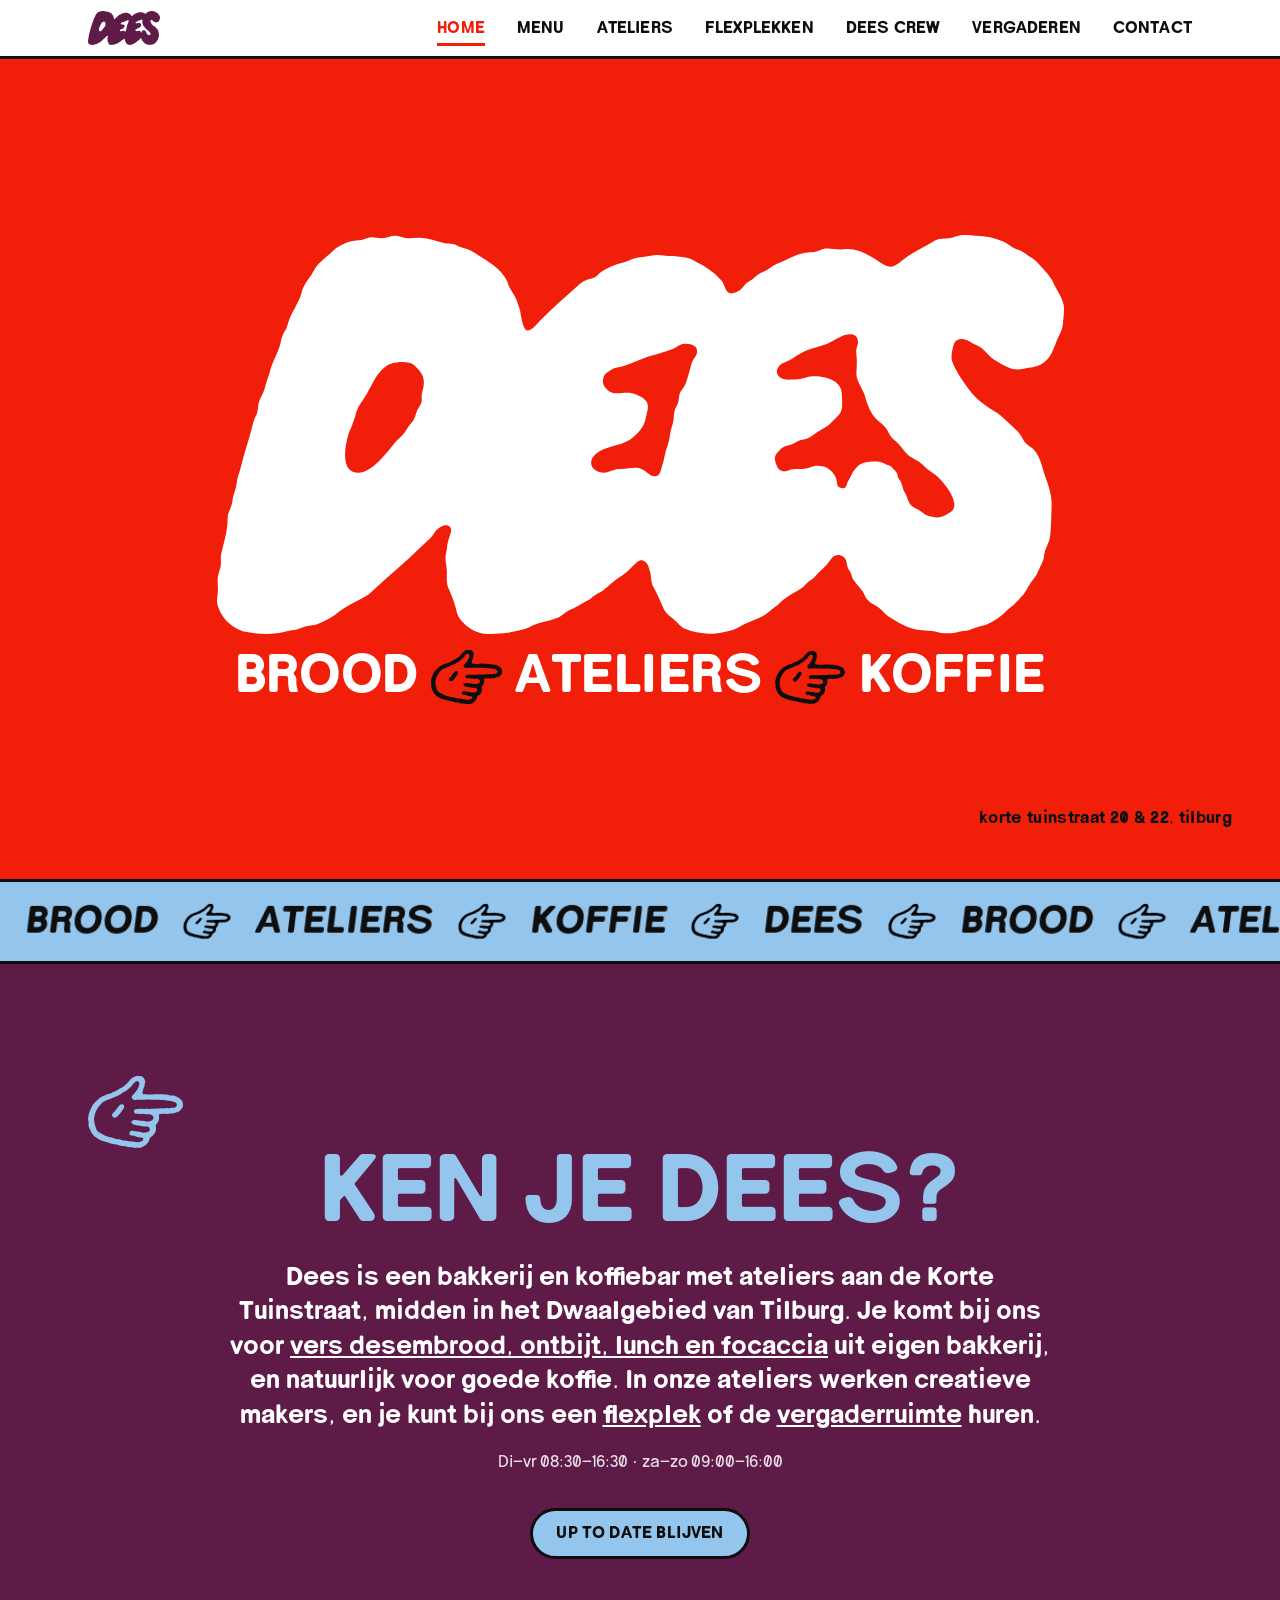
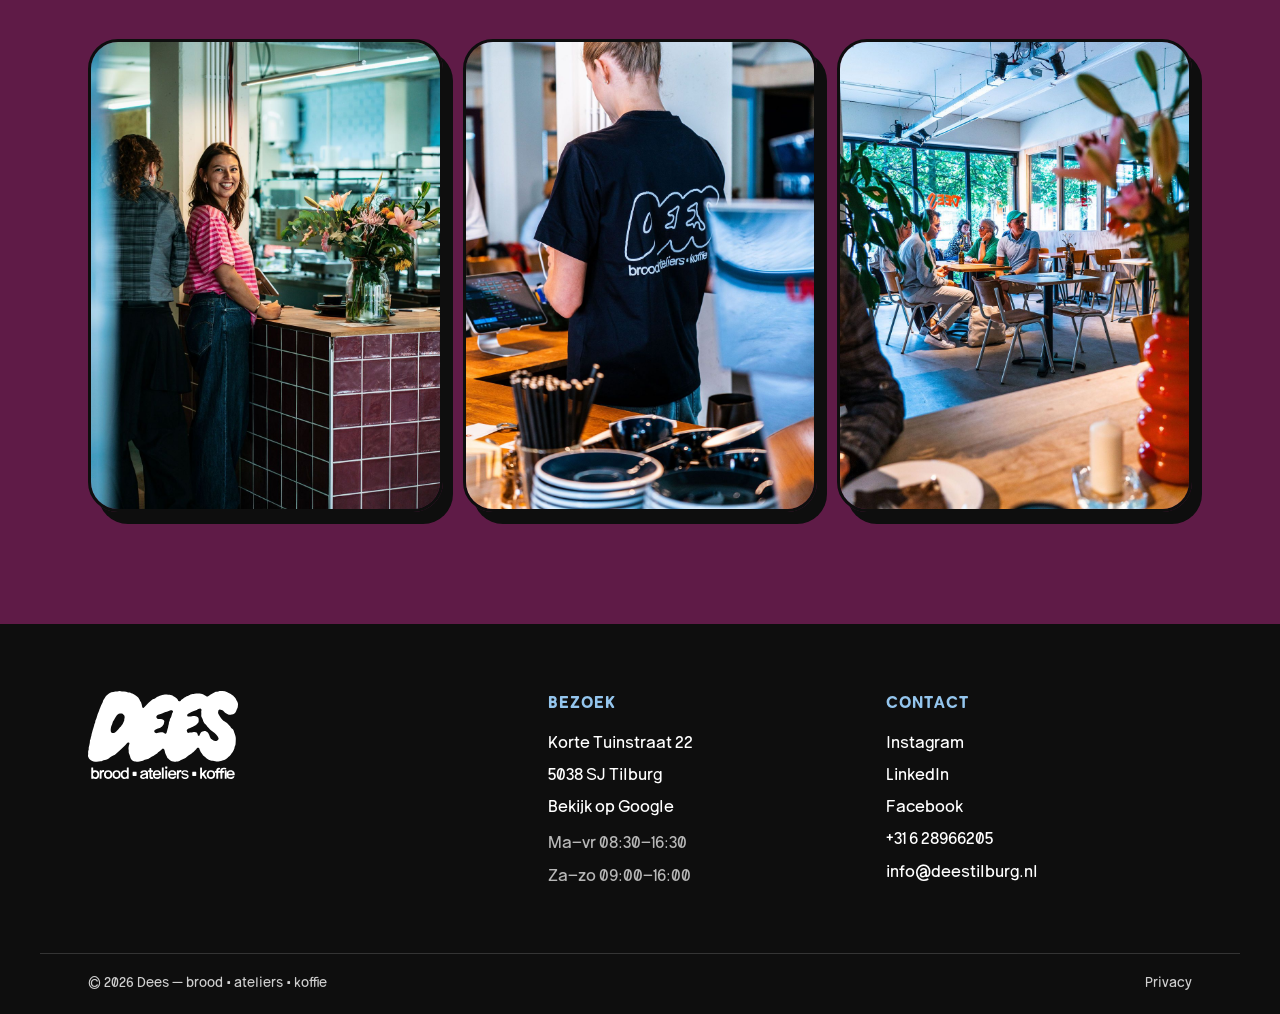
==== commit daabef76: "Ateliers en flexplekken gesplitst in twee pagina's - Nieuwe pagina /flexplekken met prijzen, voordel" ====
--- a/index.html
+++ b/index.html
@@ -70,15 +70,10 @@
       <nav class="nav__links" aria-label="Hoofdmenu">
         <a href="/" aria-current="page">Home</a>
         <a href="menu">Menu</a>
-        <div class="nav__group">
-          <button type="button" class="nav__group-toggle" aria-expanded="false" aria-controls="nav-bij-ons">Bij ons</button>
-          <div class="nav__dropdown" id="nav-bij-ons">
-            <a href="ateliers">Ateliers</a>
-            <a href="werkplekken">Werkplekken</a>
-            <a href="vergaderen">Vergaderen</a>
-            <a href="team">Team</a>
-          </div>
-        </div>
+        <a href="ateliers">Ateliers</a>
+        <a href="flexplekken">Flexplekken</a>
+        <a href="crew">Dees Crew</a>
+        <a href="vergaderen">Vergaderen</a>
         <a href="contact">Contact</a>
       </nav>
       <button class="nav__toggle" aria-label="Menu openen" aria-expanded="false" aria-controls="mobile-menu">
@@ -93,11 +88,10 @@
       <ul>
         <li><a href="/"><img class="point" src="assets/img/hands/h-right.svg" alt="" aria-hidden="true">Home</a></li>
         <li><a href="menu"><img class="point" src="assets/img/hands/h-right.svg" alt="" aria-hidden="true">Menu</a></li>
-        <li class="menu__group-label" aria-hidden="true">Bij ons</li>
-        <li class="menu__sub"><a href="ateliers"><img class="point" src="assets/img/hands/h-right.svg" alt="" aria-hidden="true">Ateliers</a></li>
-        <li class="menu__sub"><a href="werkplekken"><img class="point" src="assets/img/hands/h-right.svg" alt="" aria-hidden="true">Werkplekken</a></li>
-        <li class="menu__sub"><a href="vergaderen"><img class="point" src="assets/img/hands/h-right.svg" alt="" aria-hidden="true">Vergaderen</a></li>
-        <li class="menu__sub"><a href="team"><img class="point" src="assets/img/hands/h-right.svg" alt="" aria-hidden="true">Team</a></li>
+        <li><a href="ateliers"><img class="point" src="assets/img/hands/h-right.svg" alt="" aria-hidden="true">Ateliers</a></li>
+        <li><a href="flexplekken"><img class="point" src="assets/img/hands/h-right.svg" alt="" aria-hidden="true">Flexplekken</a></li>
+        <li><a href="crew"><img class="point" src="assets/img/hands/h-right.svg" alt="" aria-hidden="true">Dees Crew</a></li>
+        <li><a href="vergaderen"><img class="point" src="assets/img/hands/h-right.svg" alt="" aria-hidden="true">Vergaderen</a></li>
         <li><a href="contact"><img class="point" src="assets/img/hands/h-right.svg" alt="" aria-hidden="true">Contact</a></li>
       </ul>
     </nav>
@@ -161,8 +155,8 @@
     <section class="section bg-purple" id="kenjedees">
       <div class="container" style="text-align:center">
         <h2 style="font-size:var(--fs-h1)"><img class="hand-inline hand-point-text" src="assets/img/hands/h-right-blue.svg" alt="" style="height:.75em;margin-right:.3em">KEN JE DEES?</h2>
-        <p class="lead" style="max-width:52ch;margin:1.5rem auto 0;color:var(--paper)">Dees is een bakkerij en koffiebar met ateliers aan de Korte Tuinstraat, midden in het Dwaalgebied van Tilburg. Je komt bij ons voor <a href="menu" style="text-decoration:underline">vers desembrood, ontbijt, lunch en focaccia</a> uit eigen bakkerij, en natuurlijk voor goede koffie. In onze ateliers werken creatieve makers, en je kunt bij ons een <a href="werkplekken" style="text-decoration:underline">werkplek</a> of de <a href="vergaderen" style="text-decoration:underline">vergaderruimte</a> huren.</p>
-        <p style="margin-top:1rem;color:var(--paper);opacity:.85">Ma–vr 08:30–16:30 · za–zo 09:00–16:00</p>
+        <p class="lead" style="max-width:52ch;margin:1.5rem auto 0;color:var(--paper)">Dees is een bakkerij en koffiebar met ateliers aan de Korte Tuinstraat, midden in het Dwaalgebied van Tilburg. Je komt bij ons voor <a href="menu" style="text-decoration:underline">vers desembrood, ontbijt, lunch en focaccia</a> uit eigen bakkerij, en natuurlijk voor goede koffie. In onze ateliers werken creatieve makers, en je kunt bij ons een <a href="flexplekken" style="text-decoration:underline">flexplek</a> of de <a href="vergaderen" style="text-decoration:underline">vergaderruimte</a> huren.</p>
+        <p style="margin-top:1rem;color:var(--paper);opacity:.85">Di–vr 08:30–16:30 · za–zo 09:00–16:00</p>
         <div class="hero__cta" style="justify-content:center;margin-top:2rem">
           <a href="https://www.instagram.com/deestilburg" target="_blank" rel="noopener" class="btn btn--blue">Up to date blijven</a>
         </div>
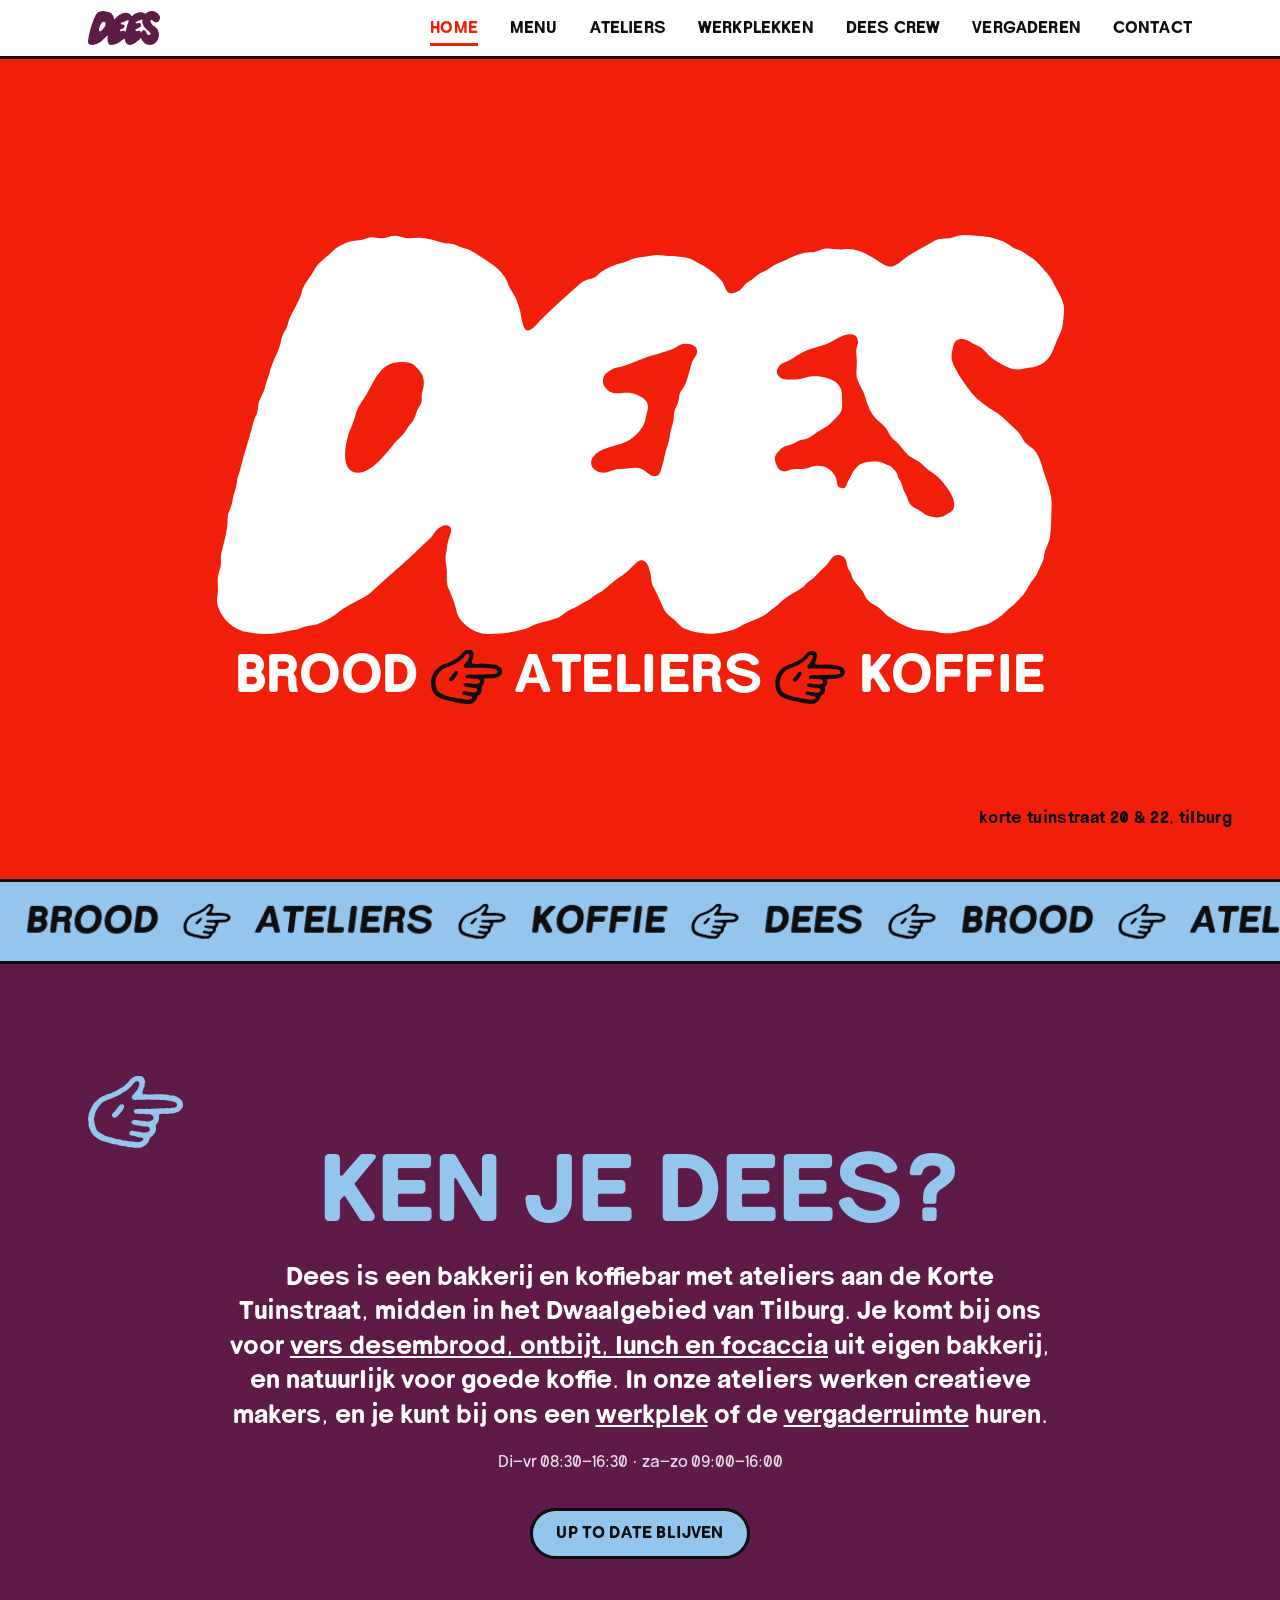
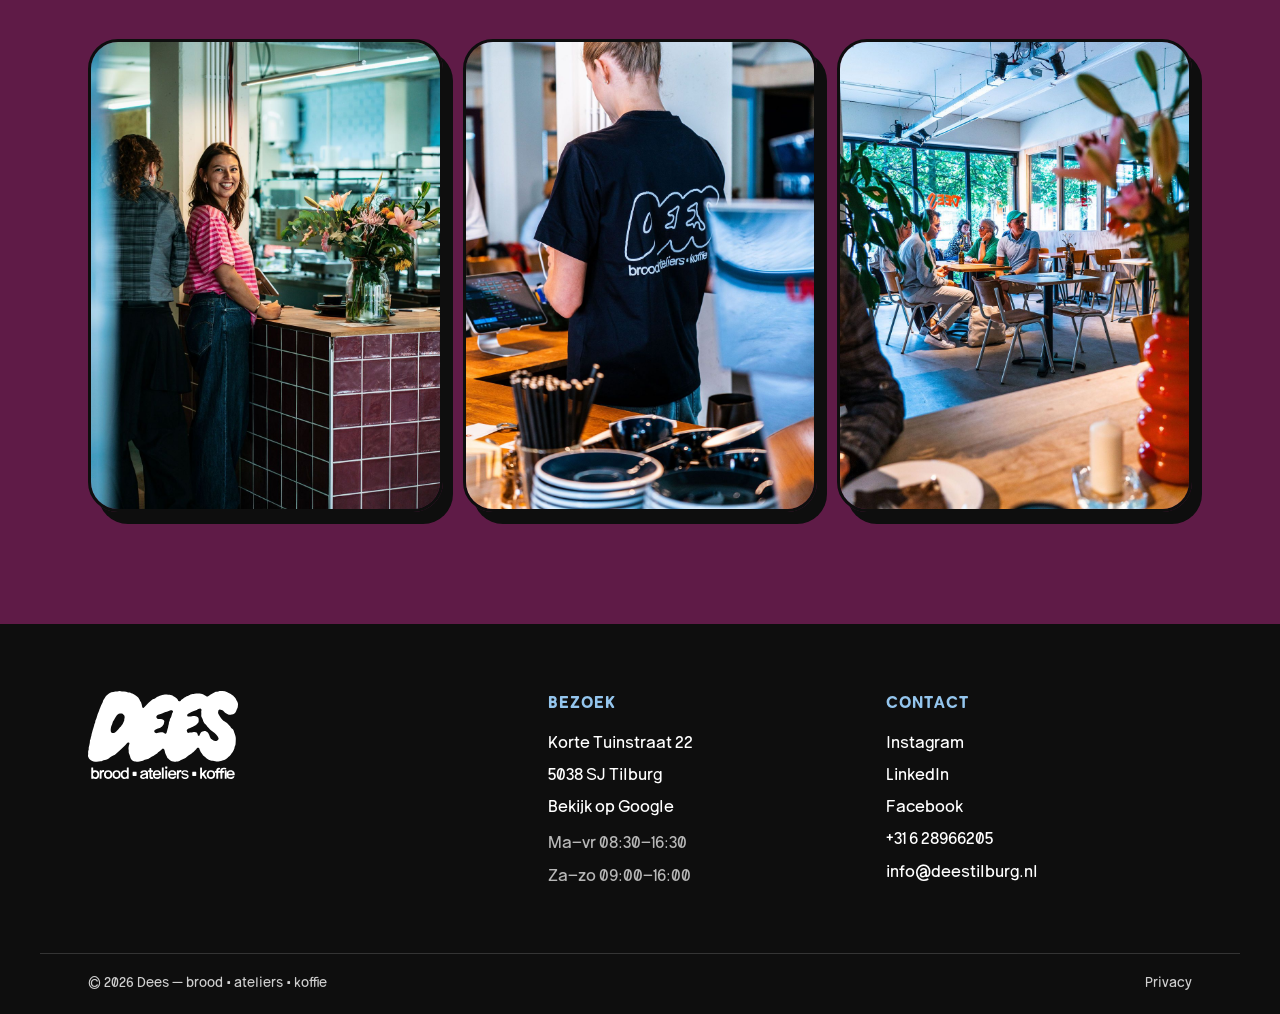
==== commit ef91bc21: "Flexplekken hernoemd naar werkplekken (/werkplekken) Co-Authored-By: Claude Opus 5.5 <noreply@anthro" ====
--- a/index.html
+++ b/index.html
@@ -71,7 +71,7 @@
         <a href="/" aria-current="page">Home</a>
         <a href="menu">Menu</a>
         <a href="ateliers">Ateliers</a>
-        <a href="flexplekken">Flexplekken</a>
+        <a href="werkplekken">Werkplekken</a>
         <a href="crew">Dees Crew</a>
         <a href="vergaderen">Vergaderen</a>
         <a href="contact">Contact</a>
@@ -89,7 +89,7 @@
         <li><a href="/"><img class="point" src="assets/img/hands/h-right.svg" alt="" aria-hidden="true">Home</a></li>
         <li><a href="menu"><img class="point" src="assets/img/hands/h-right.svg" alt="" aria-hidden="true">Menu</a></li>
         <li><a href="ateliers"><img class="point" src="assets/img/hands/h-right.svg" alt="" aria-hidden="true">Ateliers</a></li>
-        <li><a href="flexplekken"><img class="point" src="assets/img/hands/h-right.svg" alt="" aria-hidden="true">Flexplekken</a></li>
+        <li><a href="werkplekken"><img class="point" src="assets/img/hands/h-right.svg" alt="" aria-hidden="true">Werkplekken</a></li>
         <li><a href="crew"><img class="point" src="assets/img/hands/h-right.svg" alt="" aria-hidden="true">Dees Crew</a></li>
         <li><a href="vergaderen"><img class="point" src="assets/img/hands/h-right.svg" alt="" aria-hidden="true">Vergaderen</a></li>
         <li><a href="contact"><img class="point" src="assets/img/hands/h-right.svg" alt="" aria-hidden="true">Contact</a></li>
@@ -155,7 +155,7 @@
     <section class="section bg-purple" id="kenjedees">
       <div class="container" style="text-align:center">
         <h2 style="font-size:var(--fs-h1)"><img class="hand-inline hand-point-text" src="assets/img/hands/h-right-blue.svg" alt="" style="height:.75em;margin-right:.3em">KEN JE DEES?</h2>
-        <p class="lead" style="max-width:52ch;margin:1.5rem auto 0;color:var(--paper)">Dees is een bakkerij en koffiebar met ateliers aan de Korte Tuinstraat, midden in het Dwaalgebied van Tilburg. Je komt bij ons voor <a href="menu" style="text-decoration:underline">vers desembrood, ontbijt, lunch en focaccia</a> uit eigen bakkerij, en natuurlijk voor goede koffie. In onze ateliers werken creatieve makers, en je kunt bij ons een <a href="flexplekken" style="text-decoration:underline">flexplek</a> of de <a href="vergaderen" style="text-decoration:underline">vergaderruimte</a> huren.</p>
+        <p class="lead" style="max-width:52ch;margin:1.5rem auto 0;color:var(--paper)">Dees is een bakkerij en koffiebar met ateliers aan de Korte Tuinstraat, midden in het Dwaalgebied van Tilburg. Je komt bij ons voor <a href="menu" style="text-decoration:underline">vers desembrood, ontbijt, lunch en focaccia</a> uit eigen bakkerij, en natuurlijk voor goede koffie. In onze ateliers werken creatieve makers, en je kunt bij ons een <a href="werkplekken" style="text-decoration:underline">werkplek</a> of de <a href="vergaderen" style="text-decoration:underline">vergaderruimte</a> huren.</p>
         <p style="margin-top:1rem;color:var(--paper);opacity:.85">Di–vr 08:30–16:30 · za–zo 09:00–16:00</p>
         <div class="hero__cta" style="justify-content:center;margin-top:2rem">
           <a href="https://www.instagram.com/deestilburg" target="_blank" rel="noopener" class="btn btn--blue">Up to date blijven</a>
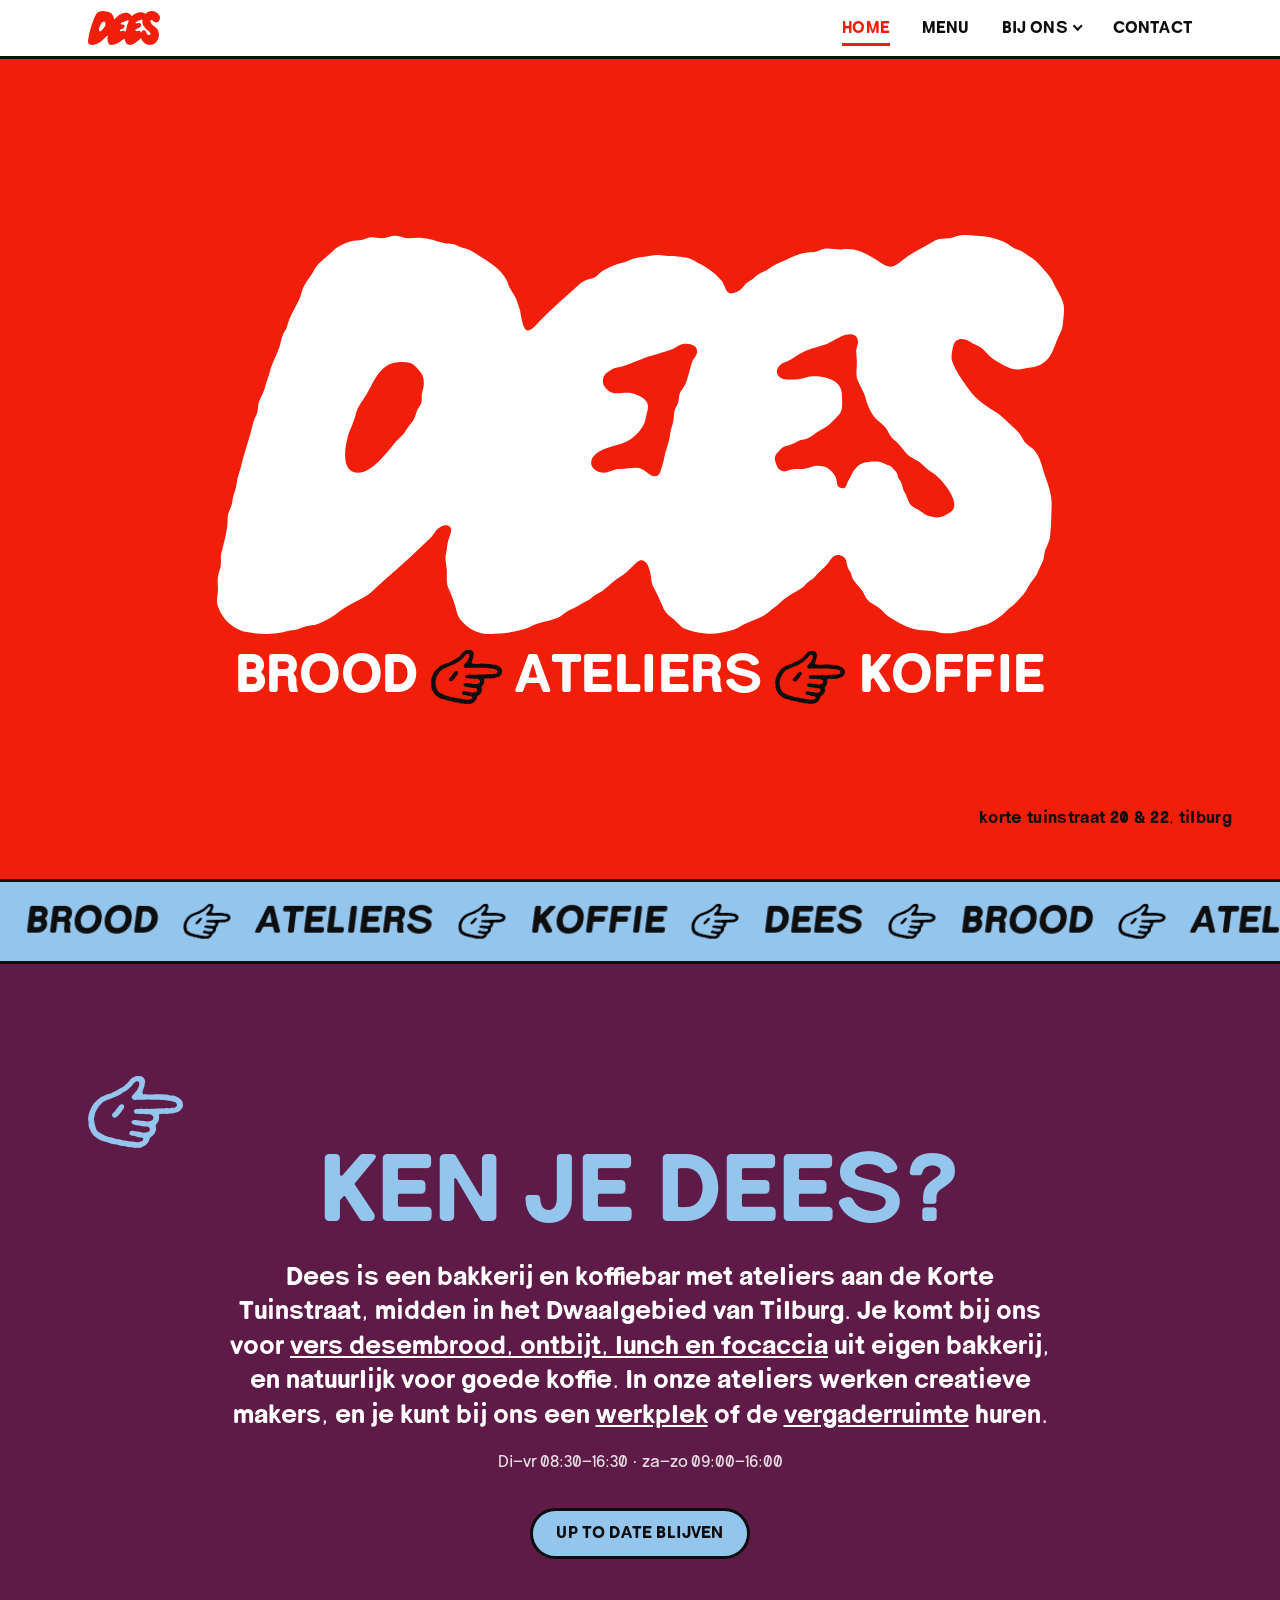
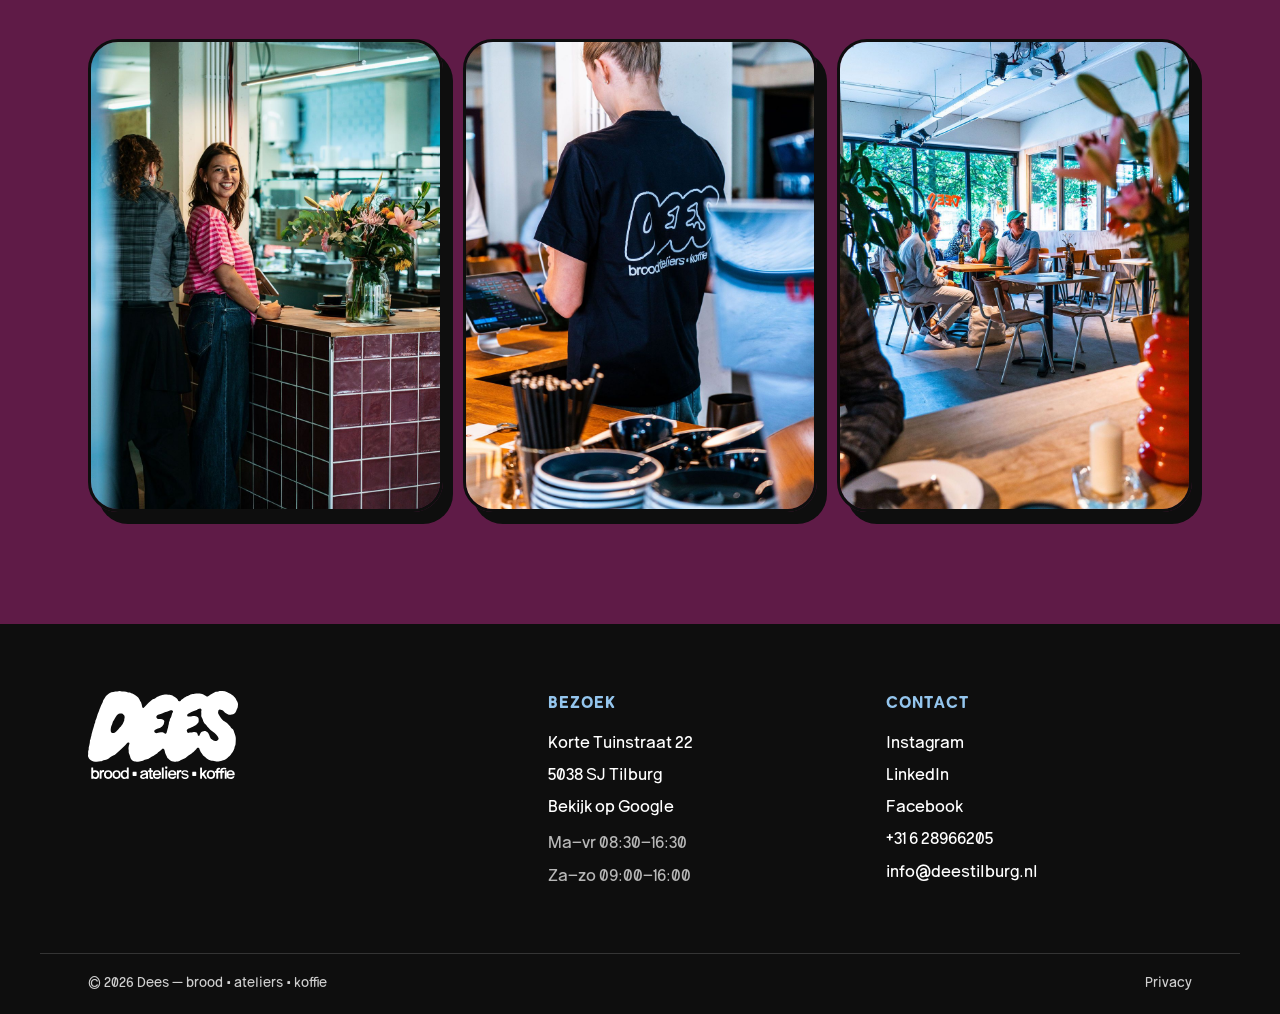
==== commit 83cdb712: "Menu met 'Bij ons'-uitklapmenu, Dees Crew wordt Team, komma uit broodtekst - Nav: Home, Menu, Bij on" ====
--- a/index.html
+++ b/index.html
@@ -70,10 +70,15 @@
       <nav class="nav__links" aria-label="Hoofdmenu">
         <a href="/" aria-current="page">Home</a>
         <a href="menu">Menu</a>
-        <a href="ateliers">Ateliers</a>
-        <a href="werkplekken">Werkplekken</a>
-        <a href="crew">Dees Crew</a>
-        <a href="vergaderen">Vergaderen</a>
+        <div class="nav__group">
+          <button type="button" class="nav__group-toggle" aria-expanded="false" aria-controls="nav-bij-ons">Bij ons</button>
+          <div class="nav__dropdown" id="nav-bij-ons">
+            <a href="ateliers">Ateliers</a>
+            <a href="werkplekken">Werkplekken</a>
+            <a href="vergaderen">Vergaderen</a>
+            <a href="team">Team</a>
+          </div>
+        </div>
         <a href="contact">Contact</a>
       </nav>
       <button class="nav__toggle" aria-label="Menu openen" aria-expanded="false" aria-controls="mobile-menu">
@@ -88,10 +93,11 @@
       <ul>
         <li><a href="/"><img class="point" src="assets/img/hands/h-right.svg" alt="" aria-hidden="true">Home</a></li>
         <li><a href="menu"><img class="point" src="assets/img/hands/h-right.svg" alt="" aria-hidden="true">Menu</a></li>
-        <li><a href="ateliers"><img class="point" src="assets/img/hands/h-right.svg" alt="" aria-hidden="true">Ateliers</a></li>
-        <li><a href="werkplekken"><img class="point" src="assets/img/hands/h-right.svg" alt="" aria-hidden="true">Werkplekken</a></li>
-        <li><a href="crew"><img class="point" src="assets/img/hands/h-right.svg" alt="" aria-hidden="true">Dees Crew</a></li>
-        <li><a href="vergaderen"><img class="point" src="assets/img/hands/h-right.svg" alt="" aria-hidden="true">Vergaderen</a></li>
+        <li class="menu__group-label" aria-hidden="true">Bij ons</li>
+        <li class="menu__sub"><a href="ateliers"><img class="point" src="assets/img/hands/h-right.svg" alt="" aria-hidden="true">Ateliers</a></li>
+        <li class="menu__sub"><a href="werkplekken"><img class="point" src="assets/img/hands/h-right.svg" alt="" aria-hidden="true">Werkplekken</a></li>
+        <li class="menu__sub"><a href="vergaderen"><img class="point" src="assets/img/hands/h-right.svg" alt="" aria-hidden="true">Vergaderen</a></li>
+        <li class="menu__sub"><a href="team"><img class="point" src="assets/img/hands/h-right.svg" alt="" aria-hidden="true">Team</a></li>
         <li><a href="contact"><img class="point" src="assets/img/hands/h-right.svg" alt="" aria-hidden="true">Contact</a></li>
       </ul>
     </nav>
@@ -115,7 +121,7 @@
             <img src="assets/img/photo/Horeca/brood-desem.jpg" alt="Vers gebakken desembroden op een bakplaat bij Dees." loading="lazy" />
             <div class="hero__pop-body">
               <p class="hero__pop-kicker">Brood</p>
-              <p>We bakken ons eigen zuurdesembrood, elke dag vers. Kom je een keer proeven?</p>
+              <p>We bakken ons eigen zuurdesembrood elke dag vers. Kom je een keer proeven?</p>
               <a href="menu" class="hero__pop-link">Bekijk het menu</a>
             </div>
           </div>
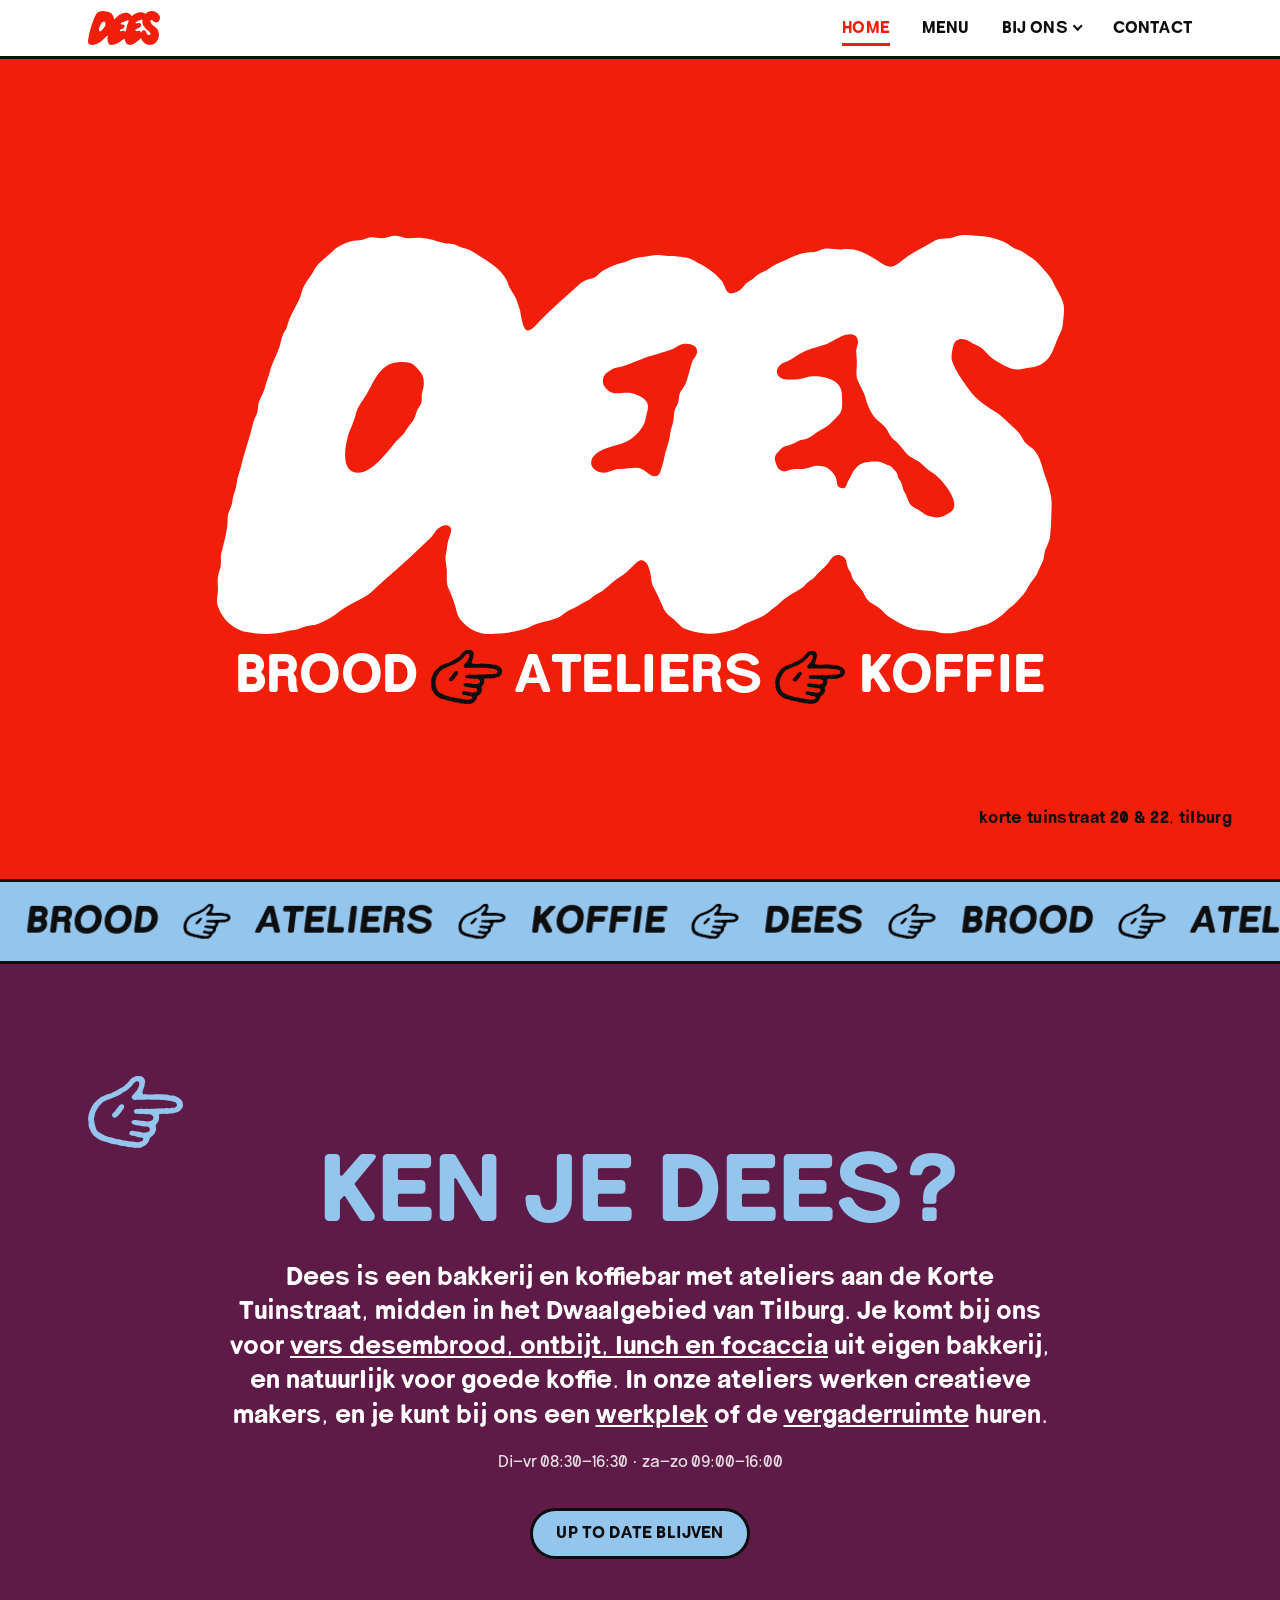
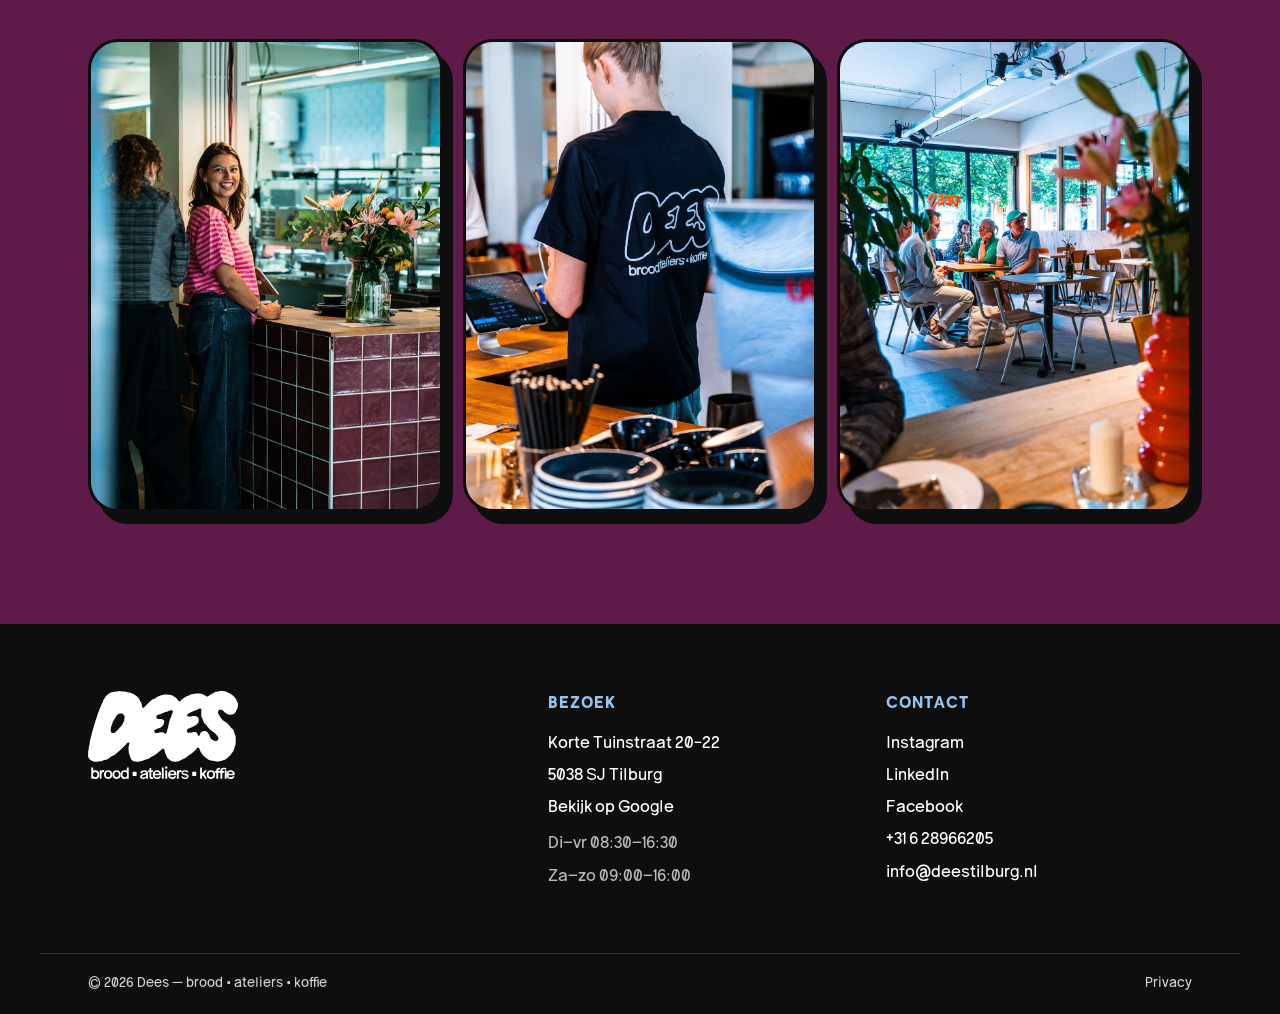
==== commit 6ad3ecc4: "Live: Bij ons-menu, Team, werkplekken-pagina en homepage-hero - Nieuw menu met 'Bij ons'-uitklapmenu" ====
--- a/index.html
+++ b/index.html
@@ -4,7 +4,7 @@
   <meta charset="UTF-8" />
   <meta name="viewport" content="width=device-width, initial-scale=1.0" />
   <title>Dees Tilburg — bakkerij &amp; koffiebar in het Dwaalgebied</title>
-  <meta name="description" content="Dees is een bakkerij en koffiebar met ateliers in het Dwaalgebied van Tilburg. Vers desembrood, ontbijt, lunch, focaccia en goede koffie. Korte Tuinstraat 22." />
+  <meta name="description" content="Dees is een bakkerij en koffiebar met ateliers in het Dwaalgebied van Tilburg. Vers desembrood, ontbijt, lunch, focaccia en goede koffie. Korte Tuinstraat 20-22." />
   <link rel="canonical" href="https://www.deestilburg.nl/" />
   <meta name="google-site-verification" content="Z3Vc-EPA1uY2RV-YNmgpuy5trDkKrhMokdIELWlhR7E" />
   <link rel="icon" type="image/png" href="assets/img/logo/favicon.png" />
@@ -29,13 +29,13 @@
     "name": "Dees",
     "url": "https://www.deestilburg.nl/",
     "image": "https://www.deestilburg.nl/assets/img/graphic/og-image.png",
-    "description": "Dees is een bakkerij en koffiebar met ateliers aan de Korte Tuinstraat, in het Dwaalgebied van Tilburg. Vers desembrood uit eigen bakkerij, ontbijt, lunch, focaccia en koffie, plus bureaus en een vergaderruimte te huur.",
+    "description": "Dees is een bakkerij en koffiebar met ateliers aan de Korte Tuinstraat 20-22, in het Dwaalgebied van Tilburg. Vers desembrood uit eigen bakkerij, ontbijt, lunch, focaccia en koffie, plus bureaus en een vergaderruimte te huur.",
     "logo": "https://www.deestilburg.nl/assets/img/logo/favicon.png",
     "hasMenu": "https://www.deestilburg.nl/menu",
     "servesCuisine": ["Bakkerij", "Koffie", "Ontbijt", "Lunch"],
     "address": {
       "@type": "PostalAddress",
-      "streetAddress": "Korte Tuinstraat 22",
+      "streetAddress": "Korte Tuinstraat 20-22",
       "postalCode": "5038 SJ",
       "addressLocality": "Tilburg",
       "addressCountry": "NL"
@@ -44,7 +44,7 @@
     "openingHoursSpecification": [
       {
         "@type": "OpeningHoursSpecification",
-        "dayOfWeek": ["Monday", "Tuesday", "Wednesday", "Thursday", "Friday"],
+        "dayOfWeek": ["Tuesday", "Wednesday", "Thursday", "Friday"],
         "opens": "08:30",
         "closes": "16:30"
       },
@@ -187,10 +187,10 @@
       <div>
         <h4>Bezoek</h4>
         <ul class="footer__links">
-          <li>Korte Tuinstraat 22</li>
+          <li>Korte Tuinstraat 20-22</li>
           <li>5038 SJ Tilburg</li>
           <li><a href="https://share.google/hM1Qlh8XC3pnGNWWY" target="_blank" rel="noopener">Bekijk op Google</a></li>
-          <li style="opacity:.7;margin-top:.6rem">Ma–vr 08:30–16:30</li>
+          <li style="opacity:.7;margin-top:.6rem">Di–vr 08:30–16:30</li>
           <li style="opacity:.7">Za–zo 09:00–16:00</li>
         </ul>
       </div>
--- a/css/styles.css
+++ b/css/styles.css
@@ -318,16 +318,13 @@
 .form { display: grid; gap: 1.1rem; max-width: 620px; }
 .field { display: grid; gap: .4rem; }
 .field label { font-family: var(--font-display); font-weight: 600; text-transform: uppercase; font-size: .95rem; letter-spacing: .02em; }
-.field input, .field textarea, .field select {
+.field input, .field textarea {
   font-family: var(--font-body); font-size: 1.05rem; color: var(--ink);
   padding: .85em 1em; border: 3px solid var(--ink); border-radius: 14px;
   background: var(--paper); width: 100%;
 }
 .field textarea { min-height: 150px; resize: vertical; }
-.field select { appearance: none; -webkit-appearance: none; cursor: pointer;
-  background-image: linear-gradient(45deg, transparent 50%, var(--ink) 50%), linear-gradient(135deg, var(--ink) 50%, transparent 50%);
-  background-position: calc(100% - 1.3rem) 55%, calc(100% - .95rem) 55%; background-size: .35rem .35rem; background-repeat: no-repeat; padding-right: 2.5rem; }
-.field input:focus, .field textarea:focus, .field select:focus { outline: 3px solid var(--red); outline-offset: 1px; }
+.field input:focus, .field textarea:focus { outline: 3px solid var(--red); outline-offset: 1px; }
 .form__note { font-size: .9rem; opacity: .8; }
 
 /* ---------- Formulier tijdelijk gesloten ---------- */
@@ -351,26 +348,6 @@
 /* ---------- Prijs-tegels (bureauverhuur) ---------- */
 .price-grid { display: grid; gap: 1.25rem; margin-top: 2rem; }
 @media (min-width: 760px) { .price-grid { grid-template-columns: repeat(3, 1fr); } }
-.price-grid--4 { grid-template-columns: repeat(2, 1fr); }
-@media (min-width: 900px) { .price-grid--4 { grid-template-columns: repeat(4, 1fr); } }
-.price-tile--uitgelicht { background: var(--blue); box-shadow: 8px 9px 0 var(--ink); }
-
-/* ---------- Tarieven-tabel (vergaderen: arrangementen) ---------- */
-.tarief { color: var(--ink); }
-.tarief--paars { background: var(--purple); color: var(--paper); }
-.tarief__tabel { width: 100%; border-collapse: collapse; font-variant-numeric: tabular-nums; }
-.tarief__tabel caption {
-  text-align: left; font-family: var(--font-display); font-weight: 800; text-transform: uppercase;
-  font-size: var(--fs-h3); line-height: 1; margin-bottom: 1rem; color: var(--purple);
-}
-.tarief--paars .tarief__tabel caption { color: var(--blue); }
-.tarief__tabel th, .tarief__tabel td { padding: .75rem 0; border-bottom: 2px solid currentColor; text-align: right; white-space: nowrap; }
-.tarief__tabel tbody tr:last-child th, .tarief__tabel tbody tr:last-child td { border-bottom: 0; }
-.tarief__tabel th[scope="row"] { text-align: left; white-space: normal; font-weight: 700; padding-right: 1rem; }
-.tarief__tabel td + td { padding-left: 1.2rem; }
-.tarief__tabel thead th { font-size: .78rem; text-transform: uppercase; letter-spacing: .05em; opacity: .7; padding-top: 0; }
-.tarief__noot { margin-top: .8rem; font-size: .85rem; opacity: .7; }
-.sr-only { position: absolute; width: 1px; height: 1px; overflow: hidden; clip: rect(0 0 0 0); white-space: nowrap; }
 .price-tile { text-align: center; color: var(--ink); }
 .price-tile__term {
   display: flex; align-items: center; justify-content: center; min-height: 2.6em;
@@ -545,194 +522,3 @@
 /* Info tegels layout hulp */
 .two-col { display: grid; gap: clamp(1.5rem,4vw,3rem); }
 @media (min-width: 820px) { .two-col { grid-template-columns: 1fr 1fr; align-items: start; } }
-
-/* ==========================================================================
-   Beweging & beeld-eerst (gedeeld): .beeld-hero (foto groot naast de titel, met
-   zwevende stickers en lichte scroll-parallax via --s uit js/main.js), .pop-in
-   (kinderen poppen een voor een in), .foto-duo, .zijwaarts en .zwevende-knop.
-   Gebruikt door vergaderen.html en werkplekken.html.
-   ========================================================================== */
-
-/* ---------- Hero ---------- */
-.beeld-hero {
-  position: relative; overflow: hidden;
-  background: var(--purple); color: var(--blue);
-  padding-block: clamp(2.5rem, 6vw, 5rem) clamp(3rem, 7vw, 5.5rem);
-}
-.beeld-hero--blauw { background: var(--blue); color: var(--purple); }
-.beeld-hero--rood { background: var(--red); color: var(--paper); }
-.beeld-hero--rood h1 { color: var(--paper) !important; }
-.beeld-hero--rood .kicker { color: var(--ink); }
-.beeld-hero--rood .lead { color: var(--paper) !important; }
-.beeld-hero--blauw h1 { color: var(--purple) !important; }
-.beeld-hero--blauw .lead { color: var(--ink) !important; }
-.beeld-hero__inner { display: grid; gap: clamp(2.5rem, 6vw, 4rem); align-items: center; }
-@media (min-width: 900px) {
-  .beeld-hero { min-height: min(88vh, 860px); display: flex; align-items: center; }
-  .beeld-hero__inner { grid-template-columns: minmax(0, 5fr) minmax(0, 6fr); }
-}
-.beeld-hero h1 { font-size: clamp(2.6rem, 5.2vw, 5.6rem); line-height: 1.02; text-transform: uppercase; color: var(--blue); margin-top: .6rem; }
-.beeld-hero .lead { max-width: 40ch; margin-top: 1.2rem; color: var(--paper); }
-.beeld-hero .btn { margin-top: 2rem; }
-
-.beeld-hero__beeld { position: relative; justify-self: center; width: min(100%, 560px); }
-.beeld-hero__foto {
-  aspect-ratio: 4 / 5; overflow: hidden;
-  border: 3px solid var(--ink); border-radius: var(--radius-lg);
-  box-shadow: 14px 16px 0 var(--ink); background: var(--ink);
-  transform: translateY(calc(var(--s, 0) * -18px)) rotate(1.5deg);
-  will-change: transform;
-}
-.beeld-hero__foto img { width: 100%; height: 100%; object-fit: cover; transform: scale(calc(1.04 - var(--s, 0) * .04)); }
-
-.zweef-sticker {
-  position: absolute; left: var(--x); top: var(--y); z-index: 2;
-  font-family: var(--font-display); font-weight: 800; text-transform: uppercase; white-space: nowrap;
-  font-size: clamp(.85rem, 1.3vw, 1.15rem); line-height: 1;
-  padding: .7em 1.05em .62em; border-radius: 100px;
-  background: var(--st-bg); color: var(--st-fg);
-  border: 3px solid var(--ink); box-shadow: 5px 5px 0 var(--ink);
-  transform: rotate(var(--r));
-  animation: zweef var(--dur, 9s) ease-in-out var(--delay, 0s) infinite alternate;
-}
-.zweef-sticker--rood   { --st-bg: var(--red);   --st-fg: var(--paper); }
-.zweef-sticker--blauw  { --st-bg: var(--blue);  --st-fg: var(--ink); }
-.zweef-sticker--papier { --st-bg: var(--paper); --st-fg: var(--purple); }
-.zweef-sticker--paars  { --st-bg: var(--purple); --st-fg: var(--blue); }
-@keyframes zweef {
-  0%   { transform: translate(0, 0) rotate(var(--r)); }
-  50%  { transform: translate(3px, -5px) rotate(var(--r)); }
-  100% { transform: translate(-2px, 3px) rotate(var(--r)); }
-}
-@media (max-width: 899px) {
-  .beeld-hero__foto { aspect-ratio: 4 / 4.4; }
-  .zweef-sticker { font-size: .8rem; left: max(var(--x), -1%); }
-}
-
-/* ---------- Prijstegels poppen een voor een in ---------- */
-.reveal .pop-in > * { opacity: 0; transform: translateY(14px); transition: opacity .6s var(--ease), transform .7s var(--ease); }
-.reveal .pop-in > *:nth-child(2) { transition-delay: .1s; }
-.reveal .pop-in > *:nth-child(3) { transition-delay: .2s; }
-.reveal .pop-in > *:nth-child(4) { transition-delay: .3s; }
-.reveal.in .pop-in > * { opacity: 1; transform: none; }
-
-/* ---------- Twee foto's die van opzij binnenschuiven ---------- */
-.foto-duo { display: grid; gap: clamp(1.25rem, 3vw, 2rem); margin-top: clamp(3rem, 7vw, 5rem); }
-@media (min-width: 760px) { .foto-duo { grid-template-columns: 1.25fr 1fr; align-items: end; } }
-.foto-duo img {
-  width: 100%; object-fit: cover; aspect-ratio: 4 / 3;
-  border: 3px solid var(--ink); border-radius: var(--radius-lg); box-shadow: 10px 12px 0 var(--ink);
-  transition: transform .9s var(--ease), opacity .9s var(--ease);
-}
-.foto-duo img:last-child { aspect-ratio: 4 / 5; }
-.foto-duo.reveal { opacity: 1; transform: none; }
-.foto-duo.reveal:not(.in) img:first-child { transform: translateX(-3vw); opacity: 0; }
-.foto-duo.reveal:not(.in) img:last-child  { transform: translateX(3vw); opacity: 0; }
-
-/* ---------- Arrangementen van opzij ---------- */
-.zijwaarts.reveal { opacity: 1; transform: none; }
-.zijwaarts > * { transition: transform .8s var(--ease), opacity .8s var(--ease); }
-.zijwaarts.reveal:not(.in) > :first-child { transform: translateX(-2.5vw); opacity: 0; }
-.zijwaarts.reveal:not(.in) > :last-child  { transform: translateX(2.5vw); opacity: 0; }
-
-[id] { scroll-margin-top: 90px; }
-
-@media (prefers-reduced-motion: reduce) {
-  .zweef-sticker { animation: none; }
-  .beeld-hero__foto, .beeld-hero__foto img { transform: rotate(2deg); }
-  .reveal .pop-in > *, .foto-duo img, .zijwaarts > * { transition: none; opacity: 1; transform: none; }
-}
-
-/* ---------- Zwevende actieknop (bijv. "Afspraak plannen") ----------
-   Verschijnt zodra de hero uit beeld is en verdwijnt als het doel (het formulier)
-   in beeld is; gestuurd door js/main.js via data-zichtbaar. */
-.zwevende-knop {
-  position: fixed; right: max(var(--gutter), env(safe-area-inset-right, 0px)); z-index: 80;
-  bottom: calc(1.2rem + env(safe-area-inset-bottom, 0px));
-  display: inline-flex; align-items: center; gap: .5em;
-  font-family: var(--font-display); font-weight: 800; text-transform: uppercase; font-size: 1rem;
-  padding: .95em 1.4em .9em; border-radius: 100px;
-  background: var(--red); color: var(--paper); border: 3px solid var(--ink); box-shadow: 5px 5px 0 var(--ink);
-  transform: translateY(30px); opacity: 0; pointer-events: none;
-  transition: transform .4s var(--ease), opacity .3s var(--ease), box-shadow .15s;
-}
-.zwevende-knop[data-zichtbaar="true"] { transform: none; opacity: 1; pointer-events: auto; }
-.zwevende-knop:hover { box-shadow: 8px 8px 0 var(--ink); }
-.zwevende-knop:focus-visible { outline: 3px solid var(--ink); outline-offset: 3px; }
-.zwevende-knop .hand-inline { filter: brightness(0) invert(1); }
-@media (max-width: 599px) {
-  .zwevende-knop { left: var(--gutter); right: var(--gutter); justify-content: center; }
-}
-@media (prefers-reduced-motion: reduce) { .zwevende-knop { transition: opacity .2s; transform: none; } }
-
-/* ---------- Menukaart: categorieënbalk die blijft staan ---------- */
-.menu-chips {
-  position: sticky; top: var(--nav-h, 66px); z-index: 20;
-  display: flex; gap: .5rem; overflow-x: auto; scrollbar-width: none;
-  max-width: 640px; margin: 0 auto 1.5rem; padding: .7rem .2rem;
-  background: var(--paper);
-}
-.menu-chips::-webkit-scrollbar { display: none; }
-.menu-chips a {
-  flex: 0 0 auto; font-family: var(--font-display); font-weight: 800; text-transform: uppercase; font-size: .85rem;
-  padding: .5em .95em .45em; border-radius: 100px; border: 2px solid var(--ink); background: var(--paper);
-  transition: background .2s, color .2s;
-}
-.menu-chips a:hover { background: var(--blue); }
-.menu-chips a[aria-current="true"] { background: var(--purple); color: var(--blue); }
-.menu-board__band { scroll-margin-top: calc(var(--nav-h, 66px) + 4.5rem); }
-
-/* ---------- Formulier: velden in paren naast elkaar ---------- */
-.form-rij { display: grid; gap: inherit; }
-@media (min-width: 600px) { .form-rij { grid-template-columns: 1fr 1fr; gap: 1rem; } }
-
-/* ---------- Kolom die naast een lang formulier blijft staan ---------- */
-@media (min-width: 820px) {
-  .kolom-plakt { position: sticky; top: calc(var(--nav-h, 66px) + 2rem); align-self: start; }
-}
-.kolom-plakt__foto {
-  width: 100%; max-width: 420px; aspect-ratio: 4 / 3; object-fit: cover;
-  border: 3px solid var(--ink); border-radius: var(--radius-lg); box-shadow: 10px 12px 0 var(--ink);
-}
-.direct-contact { color: var(--ink); width: fit-content; max-width: 100%; }
-.direct-contact__kop { font-family: var(--font-display); font-weight: 800; text-transform: uppercase; font-size: .95rem; margin-bottom: .6rem; }
-.direct-contact ul { list-style: none; padding: 0; margin: 0; display: grid; gap: .45rem; font-weight: 700; font-size: 1.1rem; }
-.direct-contact a:hover { color: var(--red); }
-
-/* ---------- Contactpagina ---------- */
-.knoppen-rij { display: flex; flex-wrap: wrap; gap: .8rem; margin-top: 2rem; }
-.knoppen-rij .btn { margin-top: 0; }
-.btn--wit { --btn-bg: var(--paper); --btn-fg: var(--ink); }
-.contact-tegels { display: grid; gap: 1.25rem; }
-@media (min-width: 820px) { .contact-tegels { grid-template-columns: repeat(3, 1fr); } }
-.contact-tegels .tile { color: var(--ink); display: grid; gap: .8rem; align-content: start; box-shadow: 8px 9px 0 var(--ink); }
-.contact-tegels .kicker { margin: 0; }
-.contact-tegels__groot { font-family: var(--font-display); font-weight: 800; font-size: 1.35rem; line-height: 1.25; }
-.contact-tegels__tijden { display: grid; grid-template-columns: auto 1fr; gap: .5rem 1.4rem; margin: 0; font-size: 1.25rem; }
-.contact-tegels__tijden dt { font-weight: 800; }
-.contact-tegels__tijden dd { margin: 0; font-variant-numeric: tabular-nums; }
-.contact-tegels__lijst { list-style: none; padding: 0; margin: 0; display: grid; gap: .5rem; font-weight: 700; }
-.contact-tegels a:hover, .onderstreept:hover { color: var(--red); }
-.onderstreept { text-decoration: underline; text-underline-offset: .2em; font-weight: 700; }
-.contact-kaart {
-  margin-top: clamp(2.5rem, 6vw, 4rem); width: 100%; aspect-ratio: 16 / 7; min-height: 320px;
-  border: 3px solid var(--ink); border-radius: var(--radius-lg); box-shadow: 10px 12px 0 var(--ink); overflow: hidden;
-}
-.uren-blok {
-  display: inline-grid; grid-template-columns: auto auto; gap: .35rem 1.4rem; margin: 1.4rem 0 0;
-  padding: .9rem 1.3rem; background: var(--paper); color: var(--ink);
-  border: 3px solid var(--ink); border-radius: 18px; box-shadow: 5px 5px 0 var(--ink);
-  font-size: 1.15rem; font-variant-numeric: tabular-nums;
-}
-.uren-blok dt { font-family: var(--font-display); font-weight: 800; text-transform: uppercase; }
-.uren-blok dd { margin: 0; }
-
-/* ---------- Ateliers (tussenversie): banner "binnenkort de makers" ---------- */
-.makers-binnenkort {
-  display: inline-flex; align-items: center; gap: .6em;
-  font-family: var(--font-display); font-weight: 800; text-transform: uppercase;
-  font-size: clamp(1rem, 2.2vw, 1.4rem); line-height: 1.2;
-  padding: .9em 1.4em .85em; border-radius: 100px;
-  background: var(--blue); color: var(--purple); border: 3px solid var(--ink); box-shadow: 6px 6px 0 var(--ink);
-}
-.makers-binnenkort img { height: 1.1em; width: auto; flex-shrink: 0; }
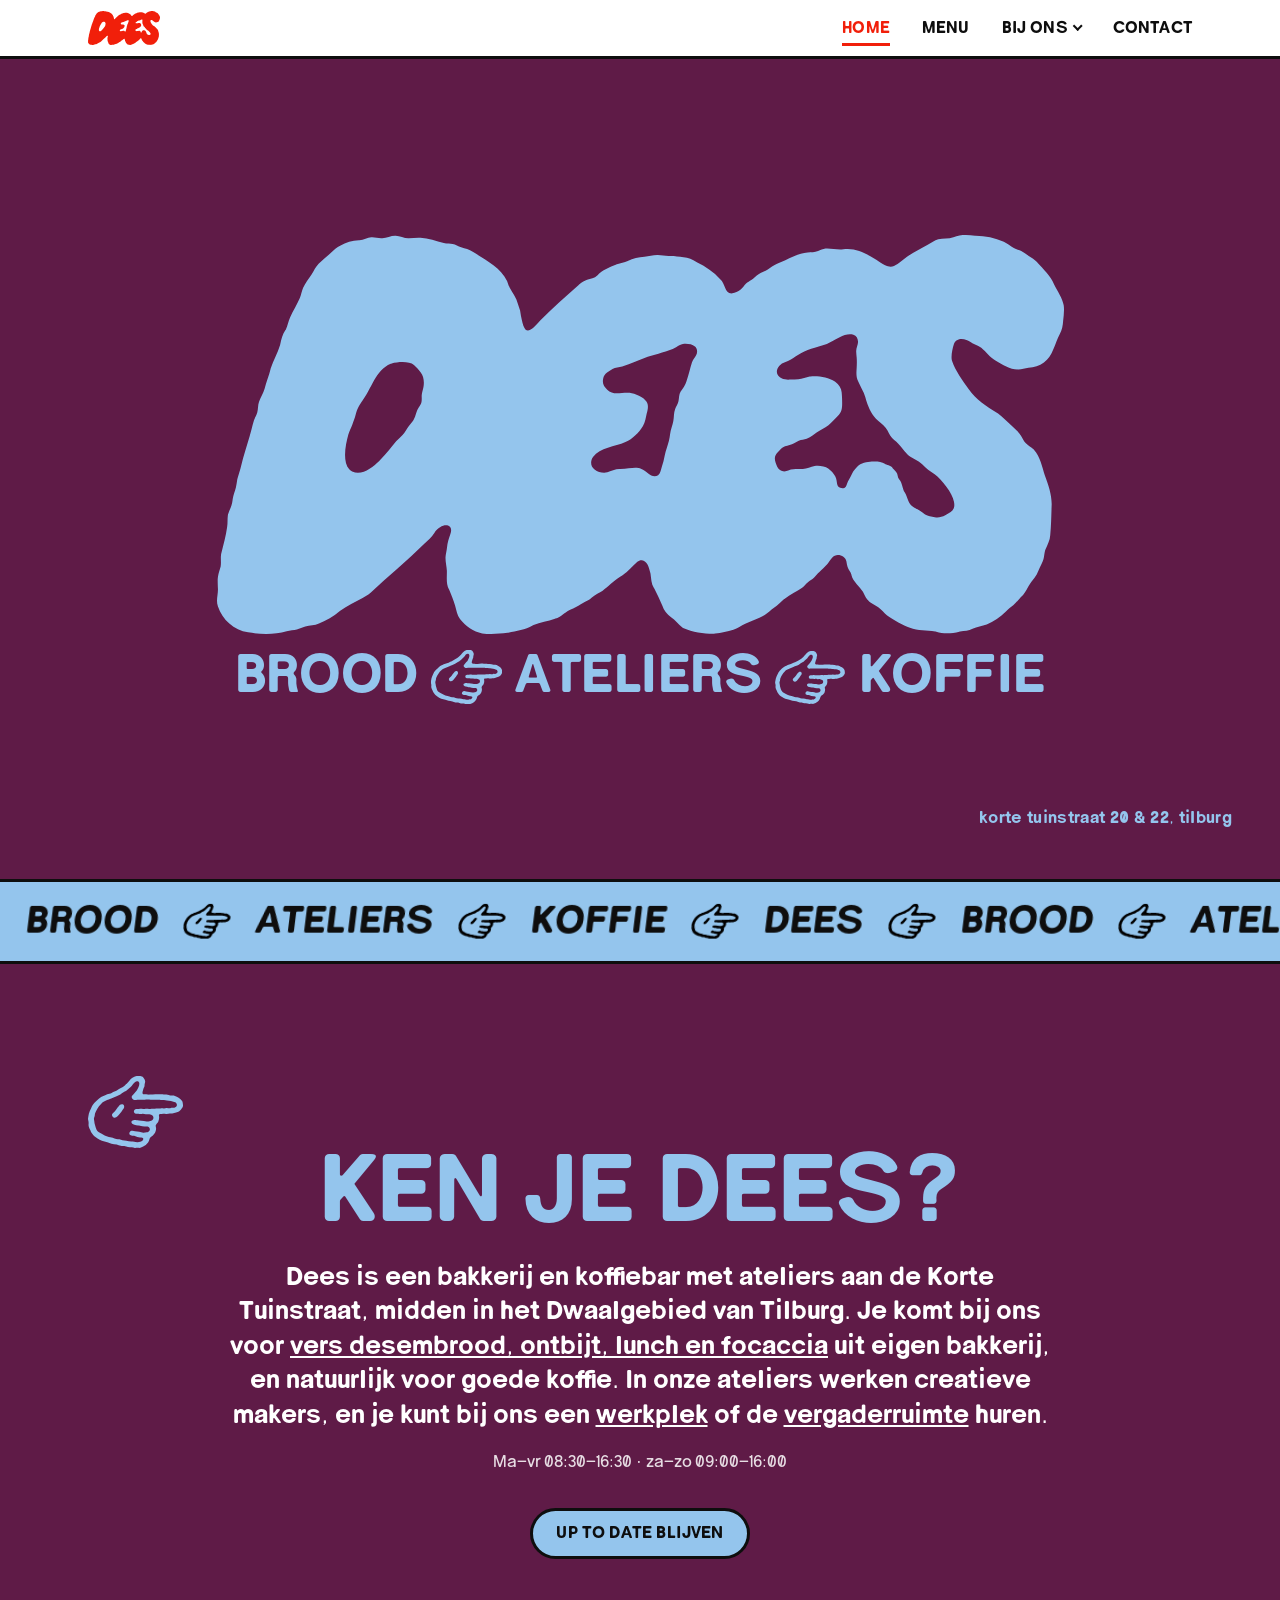
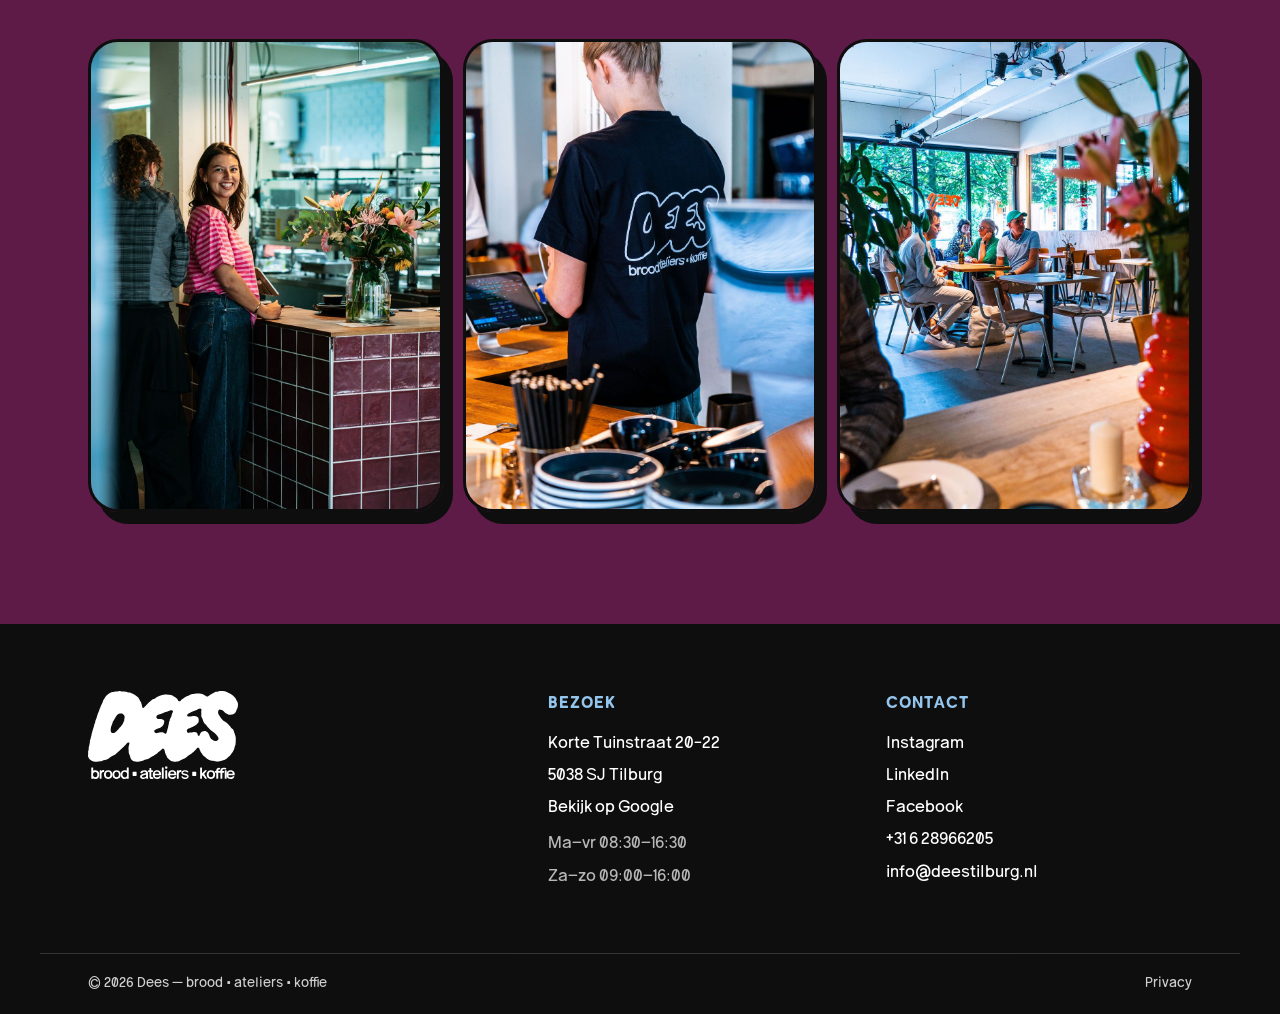
==== commit a80cb4cd: "Openingstijden: voortaan ook op maandag open (ma-vr 08:30-16:30) Co-Authored-By: Claude Opus 5.5 <no" ====
--- a/index.html
+++ b/index.html
@@ -44,7 +44,7 @@
     "openingHoursSpecification": [
       {
         "@type": "OpeningHoursSpecification",
-        "dayOfWeek": ["Tuesday", "Wednesday", "Thursday", "Friday"],
+        "dayOfWeek": ["Monday", "Tuesday", "Wednesday", "Thursday", "Friday"],
         "opens": "08:30",
         "closes": "16:30"
       },
@@ -162,7 +162,7 @@
       <div class="container" style="text-align:center">
         <h2 style="font-size:var(--fs-h1)"><img class="hand-inline hand-point-text" src="assets/img/hands/h-right-blue.svg" alt="" style="height:.75em;margin-right:.3em">KEN JE DEES?</h2>
         <p class="lead" style="max-width:52ch;margin:1.5rem auto 0;color:var(--paper)">Dees is een bakkerij en koffiebar met ateliers aan de Korte Tuinstraat, midden in het Dwaalgebied van Tilburg. Je komt bij ons voor <a href="menu" style="text-decoration:underline">vers desembrood, ontbijt, lunch en focaccia</a> uit eigen bakkerij, en natuurlijk voor goede koffie. In onze ateliers werken creatieve makers, en je kunt bij ons een <a href="werkplekken" style="text-decoration:underline">werkplek</a> of de <a href="vergaderen" style="text-decoration:underline">vergaderruimte</a> huren.</p>
-        <p style="margin-top:1rem;color:var(--paper);opacity:.85">Di–vr 08:30–16:30 · za–zo 09:00–16:00</p>
+        <p style="margin-top:1rem;color:var(--paper);opacity:.85">Ma–vr 08:30–16:30 · za–zo 09:00–16:00</p>
         <div class="hero__cta" style="justify-content:center;margin-top:2rem">
           <a href="https://www.instagram.com/deestilburg" target="_blank" rel="noopener" class="btn btn--blue">Up to date blijven</a>
         </div>
@@ -190,7 +190,7 @@
           <li>Korte Tuinstraat 20-22</li>
           <li>5038 SJ Tilburg</li>
           <li><a href="https://share.google/hM1Qlh8XC3pnGNWWY" target="_blank" rel="noopener">Bekijk op Google</a></li>
-          <li style="opacity:.7;margin-top:.6rem">Di–vr 08:30–16:30</li>
+          <li style="opacity:.7;margin-top:.6rem">Ma–vr 08:30–16:30</li>
           <li style="opacity:.7">Za–zo 09:00–16:00</li>
         </ul>
       </div>
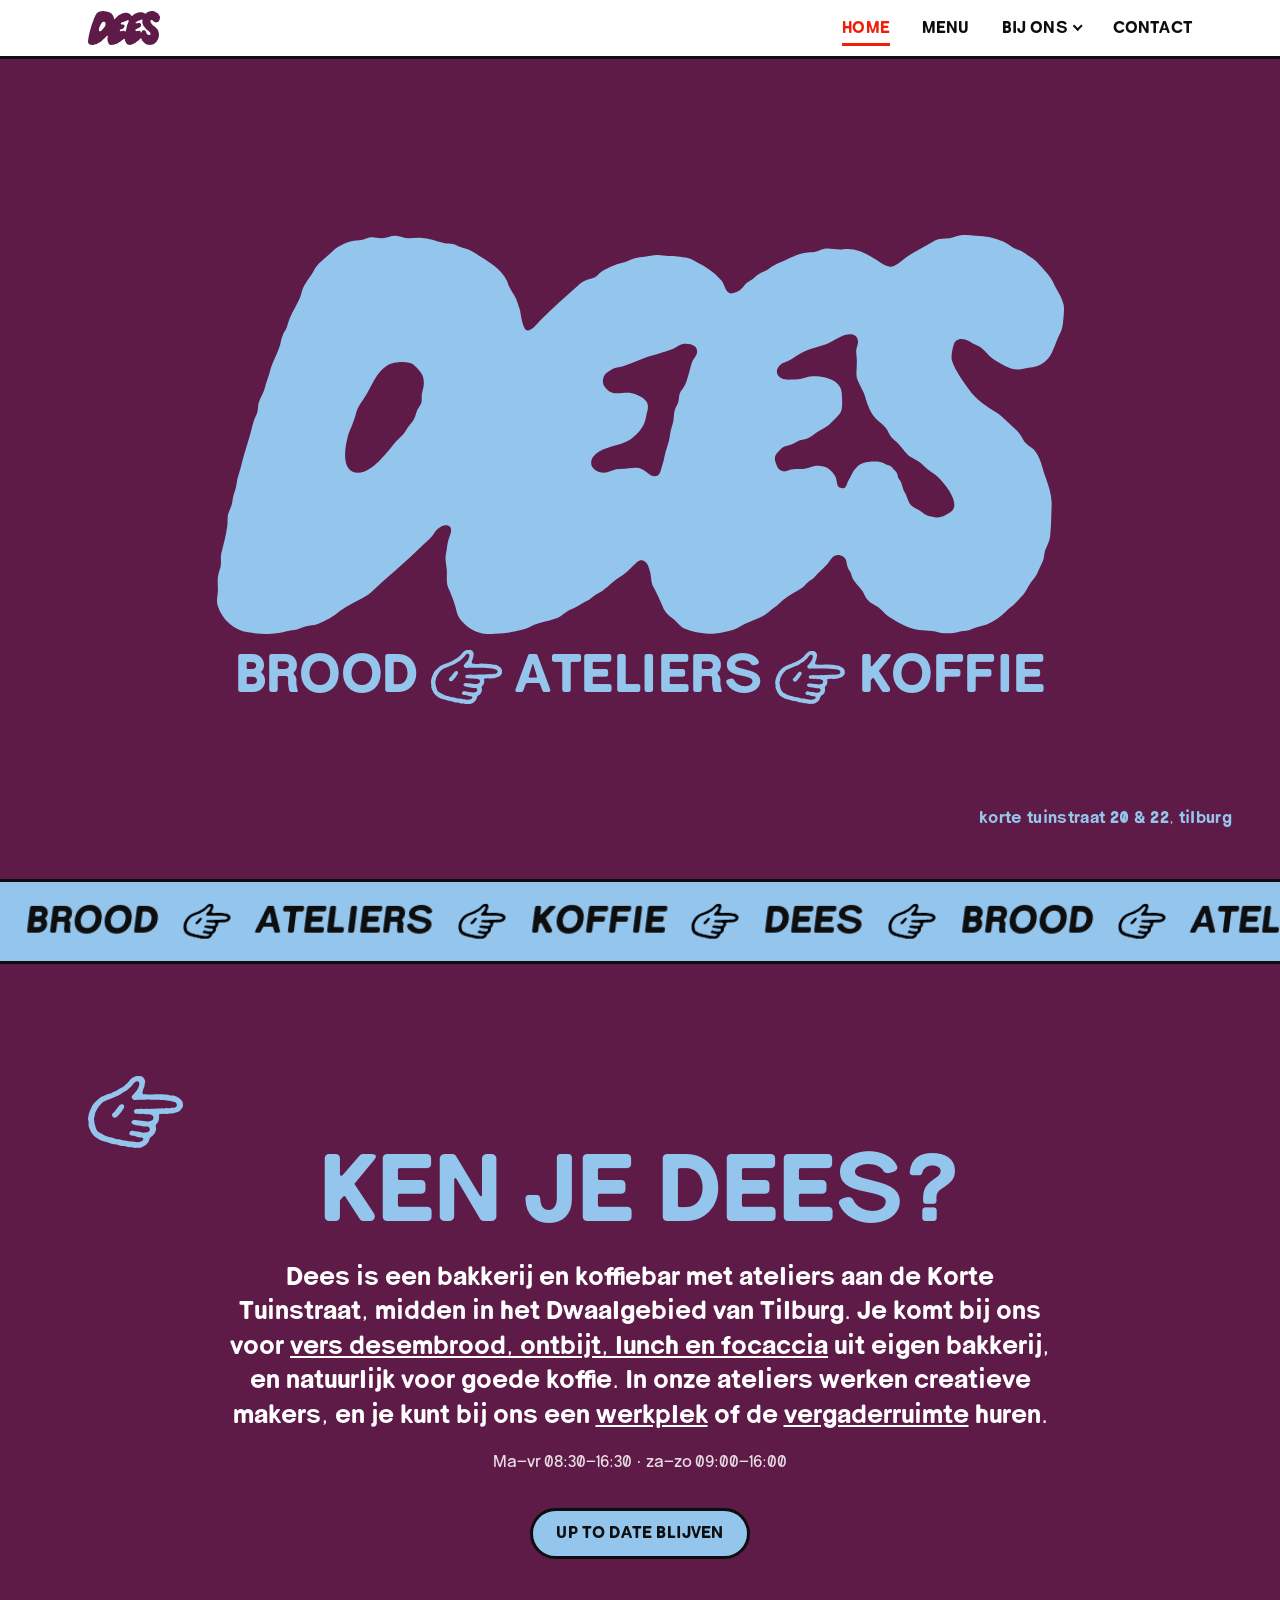
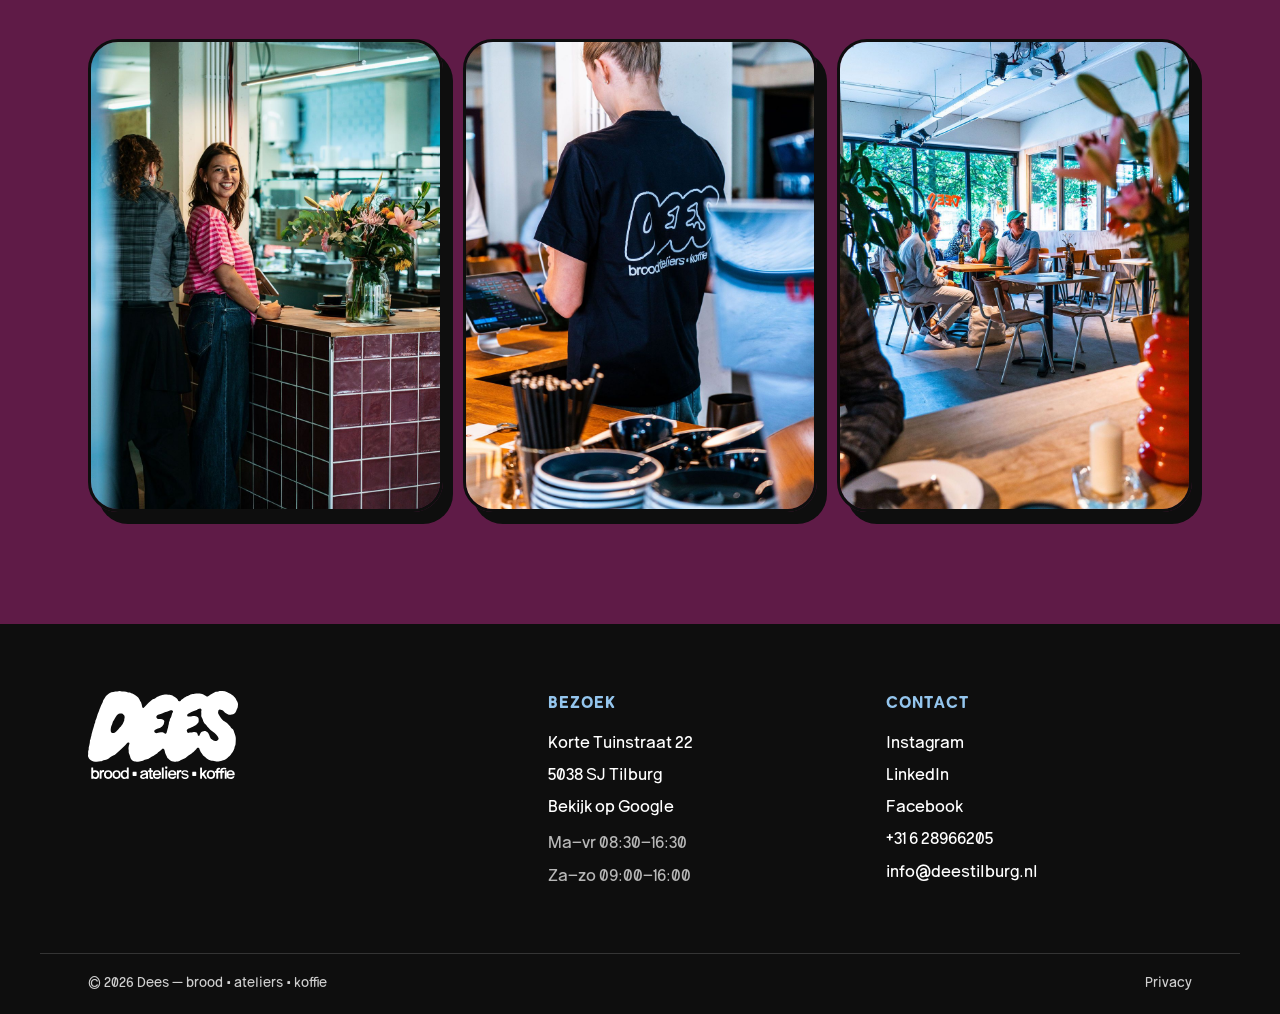
==== commit 10a41afe: "Openingstijden homepage-tekst: ma-vr (herstel na rebase) Co-Authored-By: Claude Opus 5.5 <noreply@an" ====
--- a/index.html
+++ b/index.html
@@ -4,7 +4,7 @@
   <meta charset="UTF-8" />
   <meta name="viewport" content="width=device-width, initial-scale=1.0" />
   <title>Dees Tilburg — bakkerij &amp; koffiebar in het Dwaalgebied</title>
-  <meta name="description" content="Dees is een bakkerij en koffiebar met ateliers in het Dwaalgebied van Tilburg. Vers desembrood, ontbijt, lunch, focaccia en goede koffie. Korte Tuinstraat 20-22." />
+  <meta name="description" content="Dees is een bakkerij en koffiebar met ateliers in het Dwaalgebied van Tilburg. Vers desembrood, ontbijt, lunch, focaccia en goede koffie. Korte Tuinstraat 22." />
   <link rel="canonical" href="https://www.deestilburg.nl/" />
   <meta name="google-site-verification" content="Z3Vc-EPA1uY2RV-YNmgpuy5trDkKrhMokdIELWlhR7E" />
   <link rel="icon" type="image/png" href="assets/img/logo/favicon.png" />
@@ -29,13 +29,13 @@
     "name": "Dees",
     "url": "https://www.deestilburg.nl/",
     "image": "https://www.deestilburg.nl/assets/img/graphic/og-image.png",
-    "description": "Dees is een bakkerij en koffiebar met ateliers aan de Korte Tuinstraat 20-22, in het Dwaalgebied van Tilburg. Vers desembrood uit eigen bakkerij, ontbijt, lunch, focaccia en koffie, plus bureaus en een vergaderruimte te huur.",
+    "description": "Dees is een bakkerij en koffiebar met ateliers aan de Korte Tuinstraat, in het Dwaalgebied van Tilburg. Vers desembrood uit eigen bakkerij, ontbijt, lunch, focaccia en koffie, plus bureaus en een vergaderruimte te huur.",
     "logo": "https://www.deestilburg.nl/assets/img/logo/favicon.png",
     "hasMenu": "https://www.deestilburg.nl/menu",
     "servesCuisine": ["Bakkerij", "Koffie", "Ontbijt", "Lunch"],
     "address": {
       "@type": "PostalAddress",
-      "streetAddress": "Korte Tuinstraat 20-22",
+      "streetAddress": "Korte Tuinstraat 22",
       "postalCode": "5038 SJ",
       "addressLocality": "Tilburg",
       "addressCountry": "NL"
@@ -187,7 +187,7 @@
       <div>
         <h4>Bezoek</h4>
         <ul class="footer__links">
-          <li>Korte Tuinstraat 20-22</li>
+          <li>Korte Tuinstraat 22</li>
           <li>5038 SJ Tilburg</li>
           <li><a href="https://share.google/hM1Qlh8XC3pnGNWWY" target="_blank" rel="noopener">Bekijk op Google</a></li>
           <li style="opacity:.7;margin-top:.6rem">Ma–vr 08:30–16:30</li>
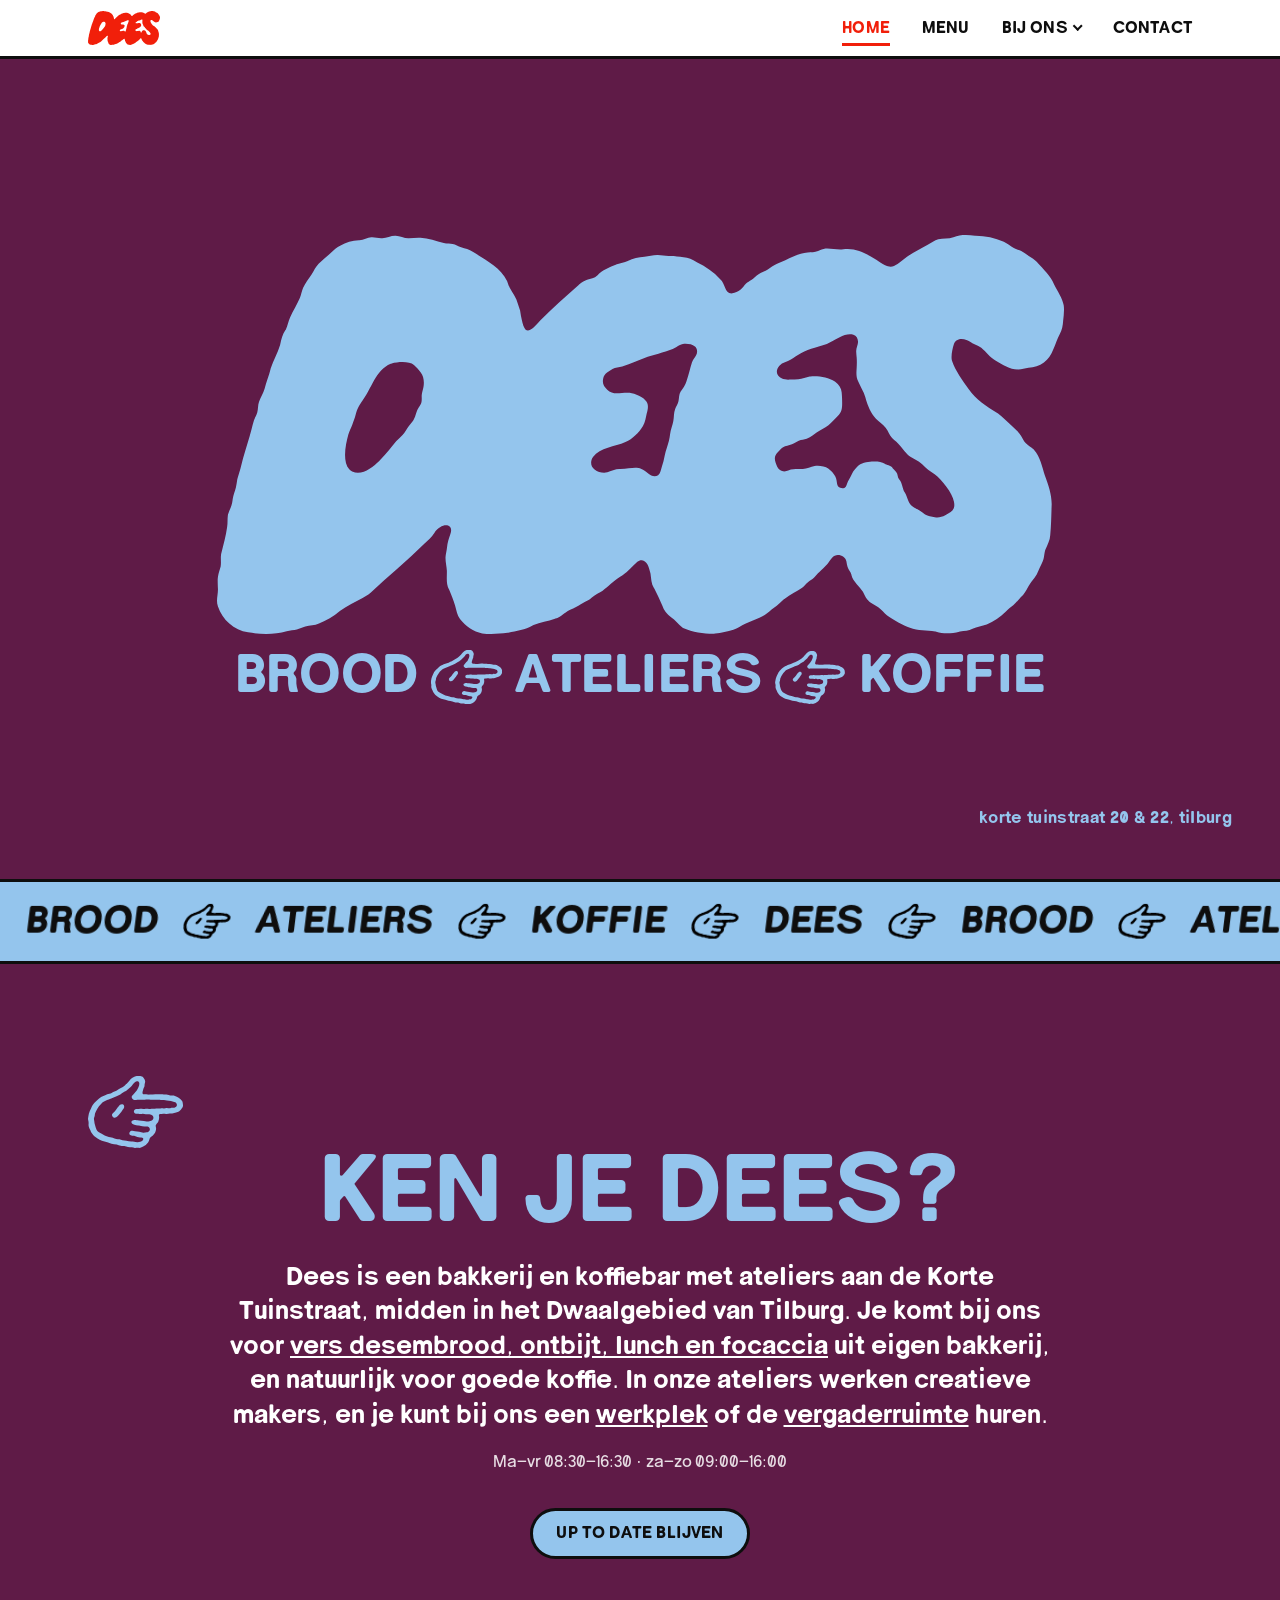
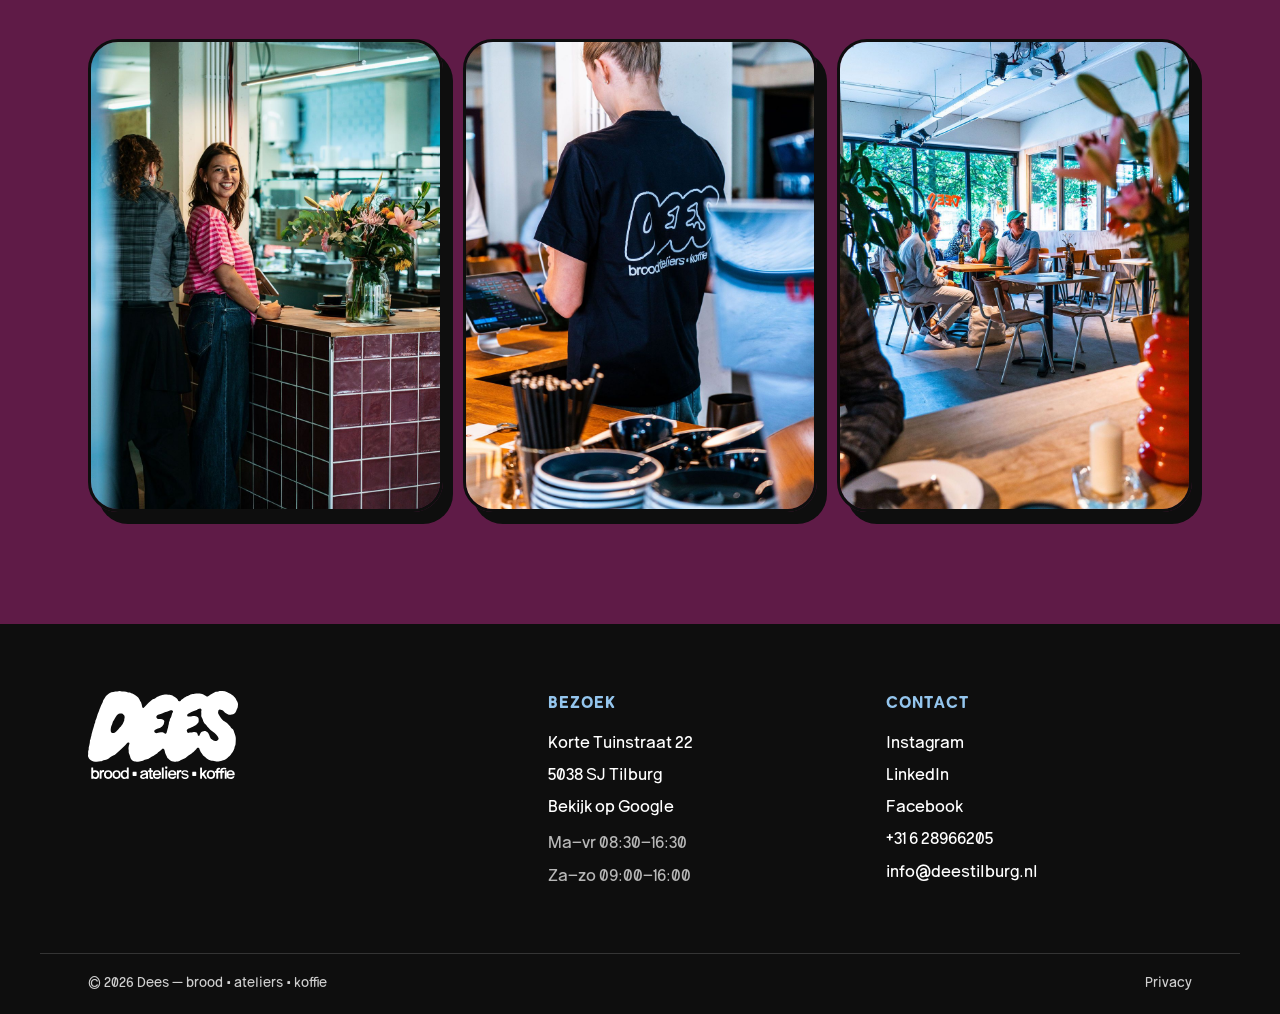
==== commit 338d854e: "Menu: Vergaderen bovenaan in het Bij ons-submenu Co-Authored-By: Claude Opus 5.5 <noreply@anthropic." ====
--- a/index.html
+++ b/index.html
@@ -73,9 +73,9 @@
         <div class="nav__group">
           <button type="button" class="nav__group-toggle" aria-expanded="false" aria-controls="nav-bij-ons">Bij ons</button>
           <div class="nav__dropdown" id="nav-bij-ons">
+            <a href="vergaderen">Vergaderen</a>
             <a href="ateliers">Ateliers</a>
             <a href="werkplekken">Werkplekken</a>
-            <a href="vergaderen">Vergaderen</a>
             <a href="team">Team</a>
           </div>
         </div>
@@ -94,9 +94,9 @@
         <li><a href="/"><img class="point" src="assets/img/hands/h-right.svg" alt="" aria-hidden="true">Home</a></li>
         <li><a href="menu"><img class="point" src="assets/img/hands/h-right.svg" alt="" aria-hidden="true">Menu</a></li>
         <li class="menu__group-label" aria-hidden="true">Bij ons</li>
+        <li class="menu__sub"><a href="vergaderen"><img class="point" src="assets/img/hands/h-right.svg" alt="" aria-hidden="true">Vergaderen</a></li>
         <li class="menu__sub"><a href="ateliers"><img class="point" src="assets/img/hands/h-right.svg" alt="" aria-hidden="true">Ateliers</a></li>
         <li class="menu__sub"><a href="werkplekken"><img class="point" src="assets/img/hands/h-right.svg" alt="" aria-hidden="true">Werkplekken</a></li>
-        <li class="menu__sub"><a href="vergaderen"><img class="point" src="assets/img/hands/h-right.svg" alt="" aria-hidden="true">Vergaderen</a></li>
         <li class="menu__sub"><a href="team"><img class="point" src="assets/img/hands/h-right.svg" alt="" aria-hidden="true">Team</a></li>
         <li><a href="contact"><img class="point" src="assets/img/hands/h-right.svg" alt="" aria-hidden="true">Contact</a></li>
       </ul>
--- a/css/styles.css
+++ b/css/styles.css
@@ -318,13 +318,16 @@
 .form { display: grid; gap: 1.1rem; max-width: 620px; }
 .field { display: grid; gap: .4rem; }
 .field label { font-family: var(--font-display); font-weight: 600; text-transform: uppercase; font-size: .95rem; letter-spacing: .02em; }
-.field input, .field textarea {
+.field input, .field textarea, .field select {
   font-family: var(--font-body); font-size: 1.05rem; color: var(--ink);
   padding: .85em 1em; border: 3px solid var(--ink); border-radius: 14px;
   background: var(--paper); width: 100%;
 }
 .field textarea { min-height: 150px; resize: vertical; }
-.field input:focus, .field textarea:focus { outline: 3px solid var(--red); outline-offset: 1px; }
+.field select { appearance: none; -webkit-appearance: none; cursor: pointer;
+  background-image: linear-gradient(45deg, transparent 50%, var(--ink) 50%), linear-gradient(135deg, var(--ink) 50%, transparent 50%);
+  background-position: calc(100% - 1.3rem) 55%, calc(100% - .95rem) 55%; background-size: .35rem .35rem; background-repeat: no-repeat; padding-right: 2.5rem; }
+.field input:focus, .field textarea:focus, .field select:focus { outline: 3px solid var(--red); outline-offset: 1px; }
 .form__note { font-size: .9rem; opacity: .8; }
 
 /* ---------- Formulier tijdelijk gesloten ---------- */
@@ -348,6 +351,26 @@
 /* ---------- Prijs-tegels (bureauverhuur) ---------- */
 .price-grid { display: grid; gap: 1.25rem; margin-top: 2rem; }
 @media (min-width: 760px) { .price-grid { grid-template-columns: repeat(3, 1fr); } }
+.price-grid--4 { grid-template-columns: repeat(2, 1fr); }
+@media (min-width: 900px) { .price-grid--4 { grid-template-columns: repeat(4, 1fr); } }
+.price-tile--uitgelicht { background: var(--blue); box-shadow: 8px 9px 0 var(--ink); }
+
+/* ---------- Tarieven-tabel (vergaderen: arrangementen) ---------- */
+.tarief { color: var(--ink); }
+.tarief--paars { background: var(--purple); color: var(--paper); }
+.tarief__tabel { width: 100%; border-collapse: collapse; font-variant-numeric: tabular-nums; }
+.tarief__tabel caption {
+  text-align: left; font-family: var(--font-display); font-weight: 800; text-transform: uppercase;
+  font-size: var(--fs-h3); line-height: 1; margin-bottom: 1rem; color: var(--purple);
+}
+.tarief--paars .tarief__tabel caption { color: var(--blue); }
+.tarief__tabel th, .tarief__tabel td { padding: .75rem 0; border-bottom: 2px solid currentColor; text-align: right; white-space: nowrap; }
+.tarief__tabel tbody tr:last-child th, .tarief__tabel tbody tr:last-child td { border-bottom: 0; }
+.tarief__tabel th[scope="row"] { text-align: left; white-space: normal; font-weight: 700; padding-right: 1rem; }
+.tarief__tabel td + td { padding-left: 1.2rem; }
+.tarief__tabel thead th { font-size: .78rem; text-transform: uppercase; letter-spacing: .05em; opacity: .7; padding-top: 0; }
+.tarief__noot { margin-top: .8rem; font-size: .85rem; opacity: .7; }
+.sr-only { position: absolute; width: 1px; height: 1px; overflow: hidden; clip: rect(0 0 0 0); white-space: nowrap; }
 .price-tile { text-align: center; color: var(--ink); }
 .price-tile__term {
   display: flex; align-items: center; justify-content: center; min-height: 2.6em;
@@ -522,3 +545,194 @@
 /* Info tegels layout hulp */
 .two-col { display: grid; gap: clamp(1.5rem,4vw,3rem); }
 @media (min-width: 820px) { .two-col { grid-template-columns: 1fr 1fr; align-items: start; } }
+
+/* ==========================================================================
+   Beweging & beeld-eerst (gedeeld): .beeld-hero (foto groot naast de titel, met
+   zwevende stickers en lichte scroll-parallax via --s uit js/main.js), .pop-in
+   (kinderen poppen een voor een in), .foto-duo, .zijwaarts en .zwevende-knop.
+   Gebruikt door vergaderen.html en werkplekken.html.
+   ========================================================================== */
+
+/* ---------- Hero ---------- */
+.beeld-hero {
+  position: relative; overflow: hidden;
+  background: var(--purple); color: var(--blue);
+  padding-block: clamp(2.5rem, 6vw, 5rem) clamp(3rem, 7vw, 5.5rem);
+}
+.beeld-hero--blauw { background: var(--blue); color: var(--purple); }
+.beeld-hero--rood { background: var(--red); color: var(--paper); }
+.beeld-hero--rood h1 { color: var(--paper) !important; }
+.beeld-hero--rood .kicker { color: var(--ink); }
+.beeld-hero--rood .lead { color: var(--paper) !important; }
+.beeld-hero--blauw h1 { color: var(--purple) !important; }
+.beeld-hero--blauw .lead { color: var(--ink) !important; }
+.beeld-hero__inner { display: grid; gap: clamp(2.5rem, 6vw, 4rem); align-items: center; }
+@media (min-width: 900px) {
+  .beeld-hero { min-height: min(88vh, 860px); display: flex; align-items: center; }
+  .beeld-hero__inner { grid-template-columns: minmax(0, 5fr) minmax(0, 6fr); }
+}
+.beeld-hero h1 { font-size: clamp(2.6rem, 5.2vw, 5.6rem); line-height: 1.02; text-transform: uppercase; color: var(--blue); margin-top: .6rem; }
+.beeld-hero .lead { max-width: 40ch; margin-top: 1.2rem; color: var(--paper); }
+.beeld-hero .btn { margin-top: 2rem; }
+
+.beeld-hero__beeld { position: relative; justify-self: center; width: min(100%, 560px); }
+.beeld-hero__foto {
+  aspect-ratio: 4 / 5; overflow: hidden;
+  border: 3px solid var(--ink); border-radius: var(--radius-lg);
+  box-shadow: 14px 16px 0 var(--ink); background: var(--ink);
+  transform: translateY(calc(var(--s, 0) * -18px)) rotate(1.5deg);
+  will-change: transform;
+}
+.beeld-hero__foto img { width: 100%; height: 100%; object-fit: cover; transform: scale(calc(1.04 - var(--s, 0) * .04)); }
+
+.zweef-sticker {
+  position: absolute; left: var(--x); top: var(--y); z-index: 2;
+  font-family: var(--font-display); font-weight: 800; text-transform: uppercase; white-space: nowrap;
+  font-size: clamp(.85rem, 1.3vw, 1.15rem); line-height: 1;
+  padding: .7em 1.05em .62em; border-radius: 100px;
+  background: var(--st-bg); color: var(--st-fg);
+  border: 3px solid var(--ink); box-shadow: 5px 5px 0 var(--ink);
+  transform: rotate(var(--r));
+  animation: zweef var(--dur, 9s) ease-in-out var(--delay, 0s) infinite alternate;
+}
+.zweef-sticker--rood   { --st-bg: var(--red);   --st-fg: var(--paper); }
+.zweef-sticker--blauw  { --st-bg: var(--blue);  --st-fg: var(--ink); }
+.zweef-sticker--papier { --st-bg: var(--paper); --st-fg: var(--purple); }
+.zweef-sticker--paars  { --st-bg: var(--purple); --st-fg: var(--blue); }
+@keyframes zweef {
+  0%   { transform: translate(0, 0) rotate(var(--r)); }
+  50%  { transform: translate(3px, -5px) rotate(var(--r)); }
+  100% { transform: translate(-2px, 3px) rotate(var(--r)); }
+}
+@media (max-width: 899px) {
+  .beeld-hero__foto { aspect-ratio: 4 / 4.4; }
+  .zweef-sticker { font-size: .8rem; left: max(var(--x), -1%); }
+}
+
+/* ---------- Prijstegels poppen een voor een in ---------- */
+.reveal .pop-in > * { opacity: 0; transform: translateY(14px); transition: opacity .6s var(--ease), transform .7s var(--ease); }
+.reveal .pop-in > *:nth-child(2) { transition-delay: .1s; }
+.reveal .pop-in > *:nth-child(3) { transition-delay: .2s; }
+.reveal .pop-in > *:nth-child(4) { transition-delay: .3s; }
+.reveal.in .pop-in > * { opacity: 1; transform: none; }
+
+/* ---------- Twee foto's die van opzij binnenschuiven ---------- */
+.foto-duo { display: grid; gap: clamp(1.25rem, 3vw, 2rem); margin-top: clamp(3rem, 7vw, 5rem); }
+@media (min-width: 760px) { .foto-duo { grid-template-columns: 1.25fr 1fr; align-items: end; } }
+.foto-duo img {
+  width: 100%; object-fit: cover; aspect-ratio: 4 / 3;
+  border: 3px solid var(--ink); border-radius: var(--radius-lg); box-shadow: 10px 12px 0 var(--ink);
+  transition: transform .9s var(--ease), opacity .9s var(--ease);
+}
+.foto-duo img:last-child { aspect-ratio: 4 / 5; }
+.foto-duo.reveal { opacity: 1; transform: none; }
+.foto-duo.reveal:not(.in) img:first-child { transform: translateX(-3vw); opacity: 0; }
+.foto-duo.reveal:not(.in) img:last-child  { transform: translateX(3vw); opacity: 0; }
+
+/* ---------- Arrangementen van opzij ---------- */
+.zijwaarts.reveal { opacity: 1; transform: none; }
+.zijwaarts > * { transition: transform .8s var(--ease), opacity .8s var(--ease); }
+.zijwaarts.reveal:not(.in) > :first-child { transform: translateX(-2.5vw); opacity: 0; }
+.zijwaarts.reveal:not(.in) > :last-child  { transform: translateX(2.5vw); opacity: 0; }
+
+[id] { scroll-margin-top: 90px; }
+
+@media (prefers-reduced-motion: reduce) {
+  .zweef-sticker { animation: none; }
+  .beeld-hero__foto, .beeld-hero__foto img { transform: rotate(2deg); }
+  .reveal .pop-in > *, .foto-duo img, .zijwaarts > * { transition: none; opacity: 1; transform: none; }
+}
+
+/* ---------- Zwevende actieknop (bijv. "Afspraak plannen") ----------
+   Verschijnt zodra de hero uit beeld is en verdwijnt als het doel (het formulier)
+   in beeld is; gestuurd door js/main.js via data-zichtbaar. */
+.zwevende-knop {
+  position: fixed; right: max(var(--gutter), env(safe-area-inset-right, 0px)); z-index: 80;
+  bottom: calc(1.2rem + env(safe-area-inset-bottom, 0px));
+  display: inline-flex; align-items: center; gap: .5em;
+  font-family: var(--font-display); font-weight: 800; text-transform: uppercase; font-size: 1rem;
+  padding: .95em 1.4em .9em; border-radius: 100px;
+  background: var(--red); color: var(--paper); border: 3px solid var(--ink); box-shadow: 5px 5px 0 var(--ink);
+  transform: translateY(30px); opacity: 0; pointer-events: none;
+  transition: transform .4s var(--ease), opacity .3s var(--ease), box-shadow .15s;
+}
+.zwevende-knop[data-zichtbaar="true"] { transform: none; opacity: 1; pointer-events: auto; }
+.zwevende-knop:hover { box-shadow: 8px 8px 0 var(--ink); }
+.zwevende-knop:focus-visible { outline: 3px solid var(--ink); outline-offset: 3px; }
+.zwevende-knop .hand-inline { filter: brightness(0) invert(1); }
+@media (max-width: 599px) {
+  .zwevende-knop { left: var(--gutter); right: var(--gutter); justify-content: center; }
+}
+@media (prefers-reduced-motion: reduce) { .zwevende-knop { transition: opacity .2s; transform: none; } }
+
+/* ---------- Menukaart: categorieënbalk die blijft staan ---------- */
+.menu-chips {
+  position: sticky; top: var(--nav-h, 66px); z-index: 20;
+  display: flex; gap: .5rem; overflow-x: auto; scrollbar-width: none;
+  max-width: 640px; margin: 0 auto 1.5rem; padding: .7rem .2rem;
+  background: var(--paper);
+}
+.menu-chips::-webkit-scrollbar { display: none; }
+.menu-chips a {
+  flex: 0 0 auto; font-family: var(--font-display); font-weight: 800; text-transform: uppercase; font-size: .85rem;
+  padding: .5em .95em .45em; border-radius: 100px; border: 2px solid var(--ink); background: var(--paper);
+  transition: background .2s, color .2s;
+}
+.menu-chips a:hover { background: var(--blue); }
+.menu-chips a[aria-current="true"] { background: var(--purple); color: var(--blue); }
+.menu-board__band { scroll-margin-top: calc(var(--nav-h, 66px) + 4.5rem); }
+
+/* ---------- Formulier: velden in paren naast elkaar ---------- */
+.form-rij { display: grid; gap: inherit; }
+@media (min-width: 600px) { .form-rij { grid-template-columns: 1fr 1fr; gap: 1rem; } }
+
+/* ---------- Kolom die naast een lang formulier blijft staan ---------- */
+@media (min-width: 820px) {
+  .kolom-plakt { position: sticky; top: calc(var(--nav-h, 66px) + 2rem); align-self: start; }
+}
+.kolom-plakt__foto {
+  width: 100%; max-width: 420px; aspect-ratio: 4 / 3; object-fit: cover;
+  border: 3px solid var(--ink); border-radius: var(--radius-lg); box-shadow: 10px 12px 0 var(--ink);
+}
+.direct-contact { color: var(--ink); width: fit-content; max-width: 100%; }
+.direct-contact__kop { font-family: var(--font-display); font-weight: 800; text-transform: uppercase; font-size: .95rem; margin-bottom: .6rem; }
+.direct-contact ul { list-style: none; padding: 0; margin: 0; display: grid; gap: .45rem; font-weight: 700; font-size: 1.1rem; }
+.direct-contact a:hover { color: var(--red); }
+
+/* ---------- Contactpagina ---------- */
+.knoppen-rij { display: flex; flex-wrap: wrap; gap: .8rem; margin-top: 2rem; }
+.knoppen-rij .btn { margin-top: 0; }
+.btn--wit { --btn-bg: var(--paper); --btn-fg: var(--ink); }
+.contact-tegels { display: grid; gap: 1.25rem; }
+@media (min-width: 820px) { .contact-tegels { grid-template-columns: repeat(3, 1fr); } }
+.contact-tegels .tile { color: var(--ink); display: grid; gap: .8rem; align-content: start; box-shadow: 8px 9px 0 var(--ink); }
+.contact-tegels .kicker { margin: 0; }
+.contact-tegels__groot { font-family: var(--font-display); font-weight: 800; font-size: 1.35rem; line-height: 1.25; }
+.contact-tegels__tijden { display: grid; grid-template-columns: auto 1fr; gap: .5rem 1.4rem; margin: 0; font-size: 1.25rem; }
+.contact-tegels__tijden dt { font-weight: 800; }
+.contact-tegels__tijden dd { margin: 0; font-variant-numeric: tabular-nums; }
+.contact-tegels__lijst { list-style: none; padding: 0; margin: 0; display: grid; gap: .5rem; font-weight: 700; }
+.contact-tegels a:hover, .onderstreept:hover { color: var(--red); }
+.onderstreept { text-decoration: underline; text-underline-offset: .2em; font-weight: 700; }
+.contact-kaart {
+  margin-top: clamp(2.5rem, 6vw, 4rem); width: 100%; aspect-ratio: 16 / 7; min-height: 320px;
+  border: 3px solid var(--ink); border-radius: var(--radius-lg); box-shadow: 10px 12px 0 var(--ink); overflow: hidden;
+}
+.uren-blok {
+  display: inline-grid; grid-template-columns: auto auto; gap: .35rem 1.4rem; margin: 1.4rem 0 0;
+  padding: .9rem 1.3rem; background: var(--paper); color: var(--ink);
+  border: 3px solid var(--ink); border-radius: 18px; box-shadow: 5px 5px 0 var(--ink);
+  font-size: 1.15rem; font-variant-numeric: tabular-nums;
+}
+.uren-blok dt { font-family: var(--font-display); font-weight: 800; text-transform: uppercase; }
+.uren-blok dd { margin: 0; }
+
+/* ---------- Ateliers (tussenversie): banner "binnenkort de makers" ---------- */
+.makers-binnenkort {
+  display: inline-flex; align-items: center; gap: .6em;
+  font-family: var(--font-display); font-weight: 800; text-transform: uppercase;
+  font-size: clamp(1rem, 2.2vw, 1.4rem); line-height: 1.2;
+  padding: .9em 1.4em .85em; border-radius: 100px;
+  background: var(--blue); color: var(--purple); border: 3px solid var(--ink); box-shadow: 6px 6px 0 var(--ink);
+}
+.makers-binnenkort img { height: 1.1em; width: auto; flex-shrink: 0; }
